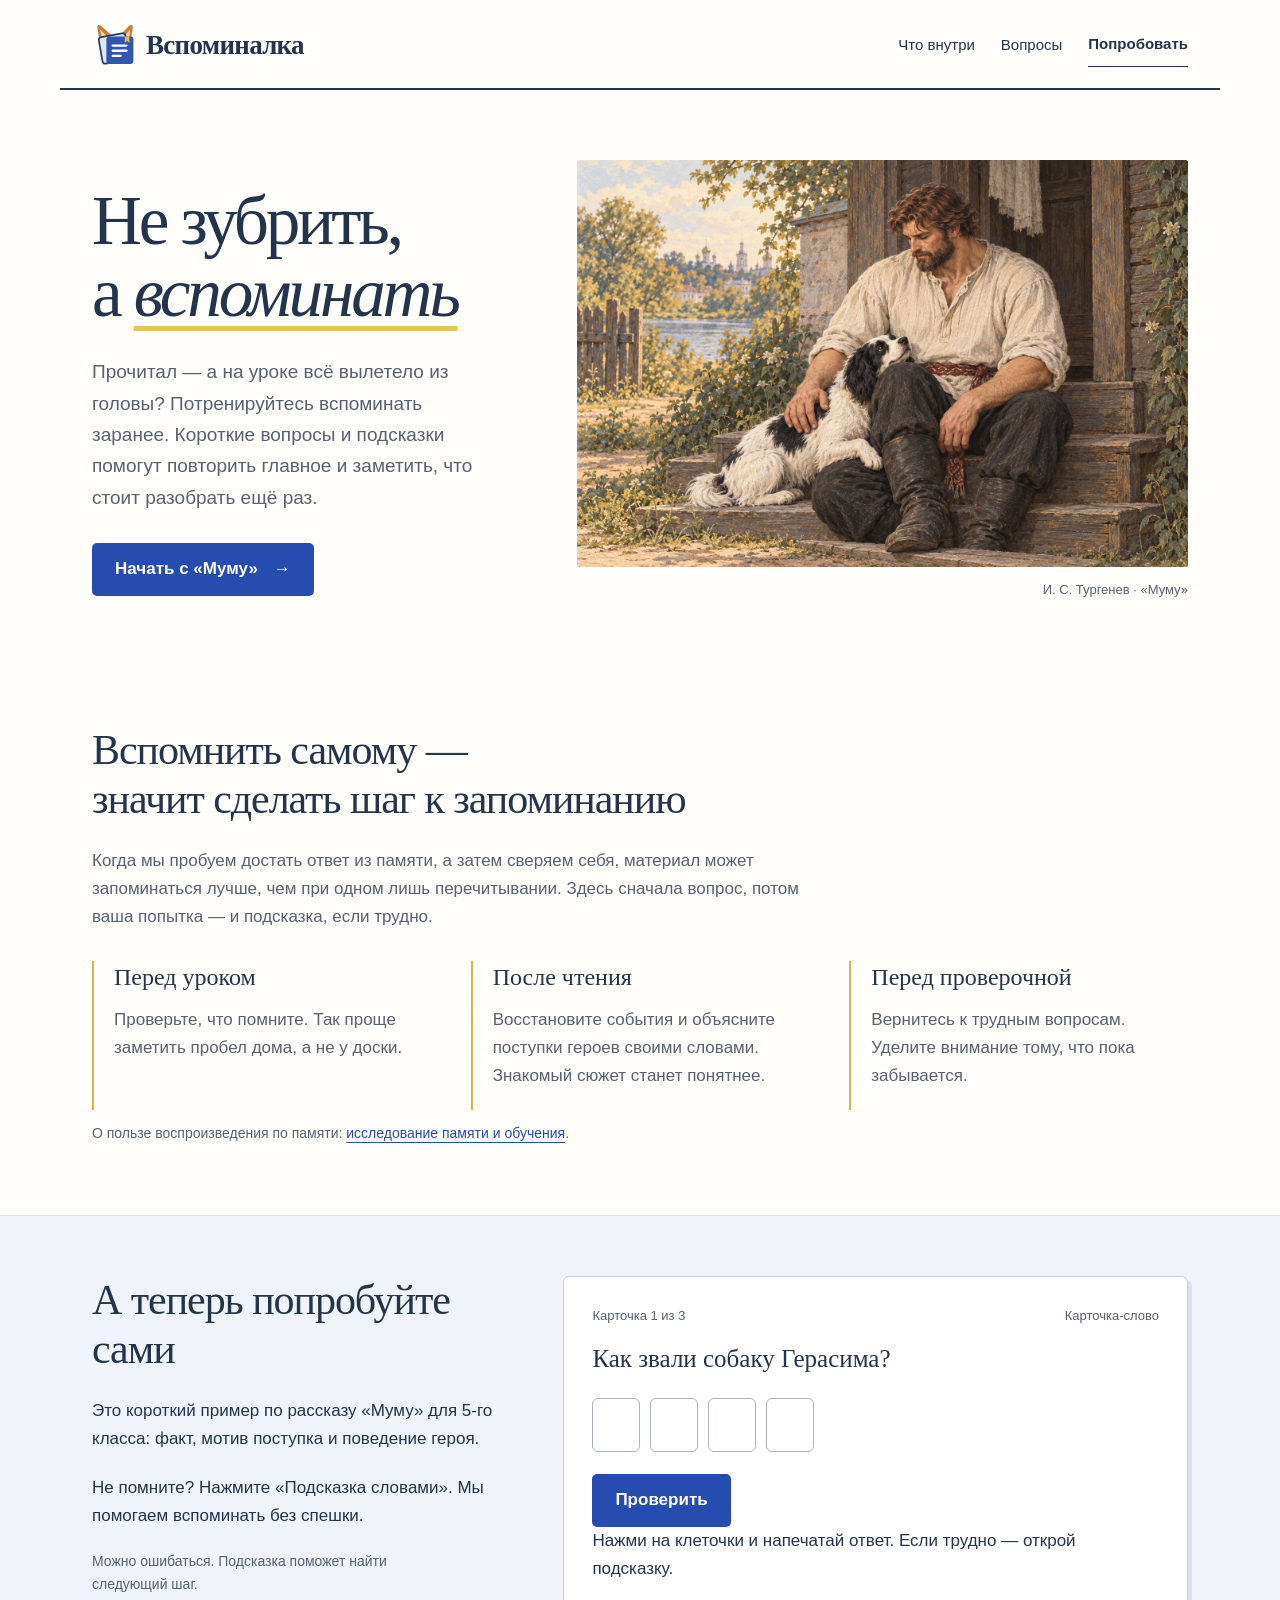
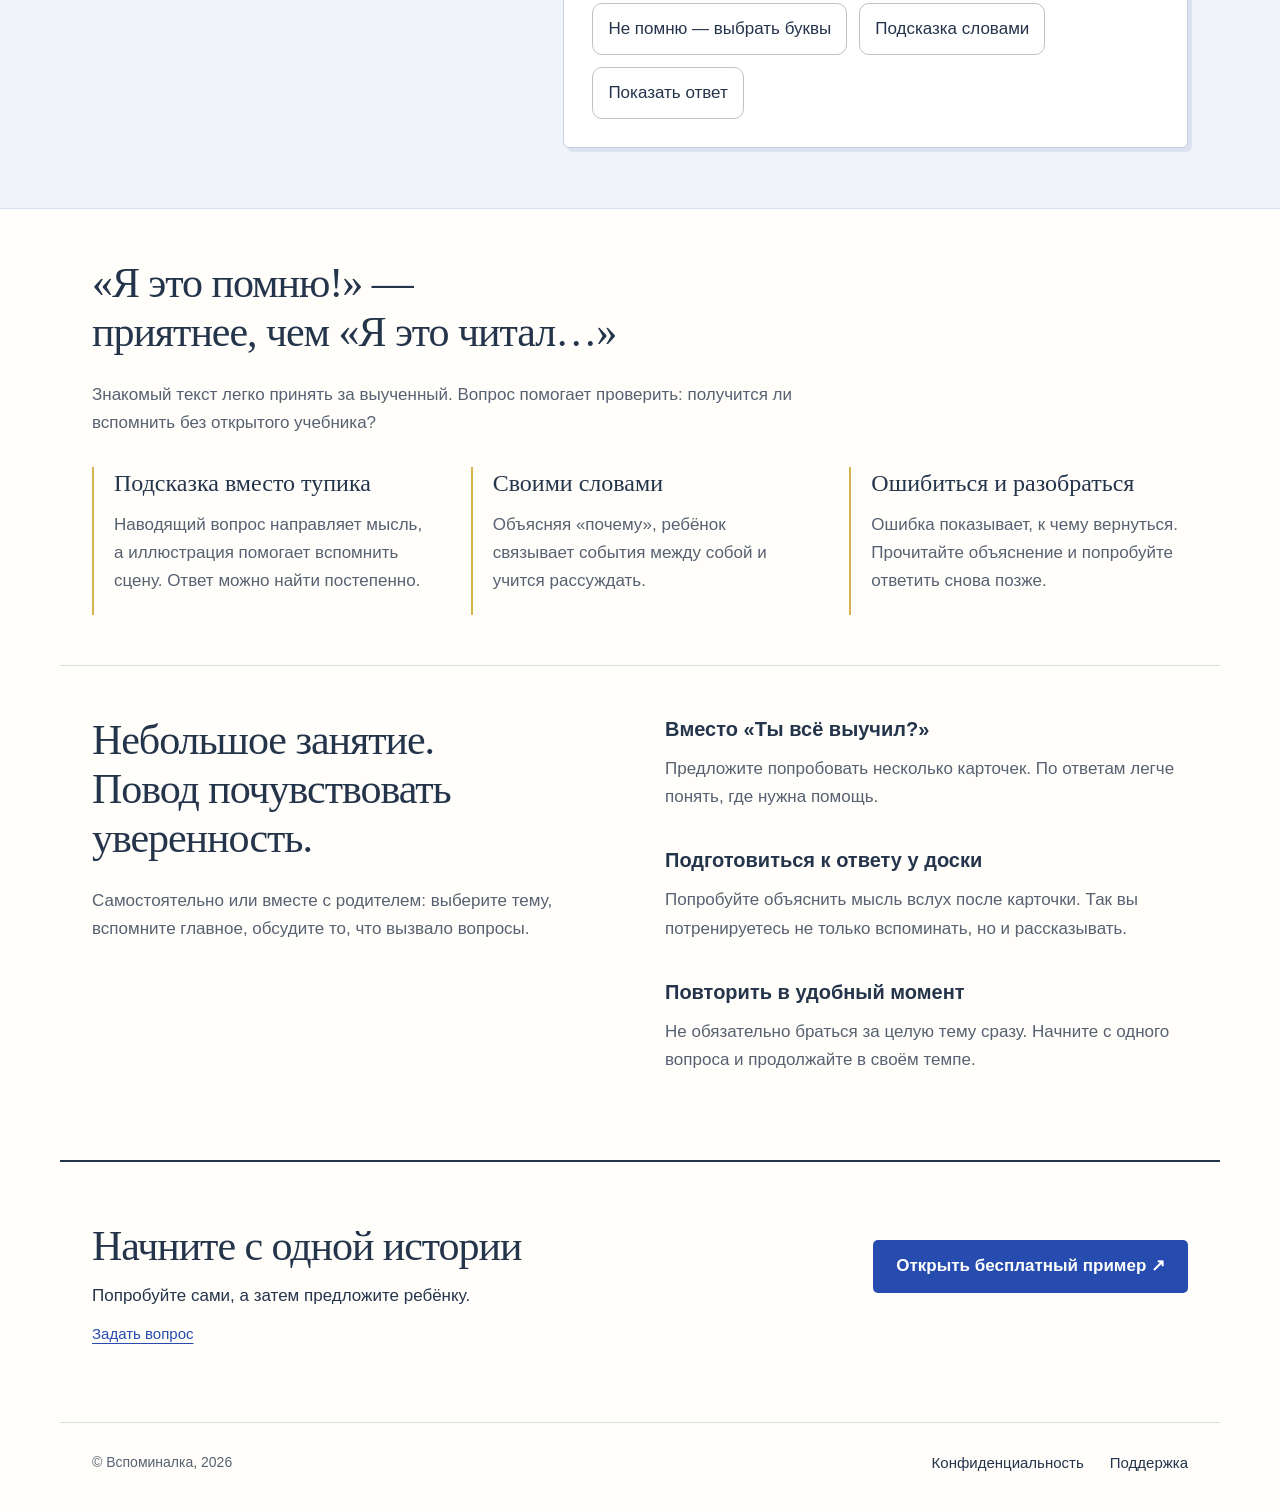
==== index.html @ b594cc76 "Allow typing directly in Mumu answer cells" ====
<!doctype html>
<html lang="ru"><head><meta charset="utf-8"><meta name="viewport" content="width=device-width,initial-scale=1">
<title>Вспоминалка — повторить материал перед уроком</title>
<meta name="description" content="Карточки по школьным темам: вспоминайте ответы своими словами, открывайте иллюстрации и наводящие вопросы. Попробуйте три карточки бесплатно без регистрации.">
<meta property="og:title" content="Вспоминалка — не зубрить, а вспоминать"><meta property="og:description" content="Иллюстрации и наводящие вопросы помогают повторить прочитанное перед уроком."><meta property="og:image" content="https://vspominalka.ru/assets/mumu-friend.png"><meta name="theme-color" content="#f6f3ec">
<link rel="stylesheet" href="landing.css?v=5"><script src="demo.js?v=5" defer></script></head><body>
<header class="nav wrap"><a class="brand" href="/" aria-label="Вспоминалка — главная"><img class="brand-mark" src="assets/logo-umnik.svg" alt="" width="46" height="46">Вспоминалка</a><nav aria-label="Основная навигация"><a href="#inside">Что внутри</a><a href="#questions">Вопросы</a><a class="button small" href="#demo">Попробовать</a></nav></header>
<main>
<section class="hero wrap"><div class="hero-copy"><h1>Не зубрить,<br>а <em>вспоминать</em></h1><p class="lead">Прочитал — а на уроке всё вылетело из головы? Потренируйтесь вспоминать заранее. Короткие вопросы и подсказки помогут повторить главное и заметить, что стоит разобрать ещё раз.</p><a class="button" href="#demo">Начать с «Муму» <span aria-hidden="true">→</span></a></div><figure class="hero-art"><img src="assets/mumu-friend.png" alt="Герасим сидит рядом с Муму и ласково гладит её" width="1536" height="1024" fetchpriority="high"><figcaption><span>И. С. Тургенев · «Муму»</span></figcaption></figure></section>
<section class="wrap section" id="how"><div class="section-head"><h2>Вспомнить самому —<br>значит сделать шаг к запоминанию</h2><p>Когда мы пробуем достать ответ из памяти, а затем сверяем себя, материал может запоминаться лучше, чем при одном лишь перечитывании. Здесь сначала вопрос, потом ваша попытка — и подсказка, если трудно.</p></div><div class="steps"><article><h3>Перед уроком</h3><p>Проверьте, что помните. Так проще заметить пробел дома, а не у доски.</p></article><article><h3>После чтения</h3><p>Восстановите события и объясните поступки героев своими словами. Знакомый сюжет станет понятнее.</p></article><article><h3>Перед проверочной</h3><p>Вернитесь к трудным вопросам. Уделите внимание тому, что пока забывается.</p></article></div><p class="note">О пользе воспроизведения по памяти: <a href="https://doi.org/10.1111/j.1467-9280.2006.01693.x" target="_blank" rel="noopener">исследование памяти и обучения</a>.</p></section>
<section class="demo-section" id="demo"><div class="wrap demo-layout"><div><h2>А теперь попробуйте сами</h2><p>Это короткий пример по рассказу «Муму» для 5-го класса: факт, мотив поступка и поведение героя.</p><p>Не помните? Нажмите «Подсказка словами». Мы помогаем вспоминать без спешки.</p><div class="demo-note">Можно ошибаться. Подсказка поможет найти следующий шаг.</div></div><div class="demo-card" id="exercise"><noscript>Для интерактивного примера включите JavaScript. Ниже на странице можно прочитать описание приложения.</noscript></div></div></section>
<section class="wrap section" id="inside"><div class="section-head"><h2>«Я это помню!» —<br>приятнее, чем «Я это читал…»</h2><p>Знакомый текст легко принять за выученный. Вопрос помогает проверить: получится ли вспомнить без открытого учебника?</p></div><div class="steps"><article><h3>Подсказка вместо тупика</h3><p>Наводящий вопрос направляет мысль, а иллюстрация помогает вспомнить сцену. Ответ можно найти постепенно.</p></article><article><h3>Своими словами</h3><p>Объясняя «почему», ребёнок связывает события между собой и учится рассуждать.</p></article><article><h3>Ошибиться и разобраться</h3><p>Ошибка показывает, к чему вернуться. Прочитайте объяснение и попробуйте ответить снова позже.</p></article></div></section>
<section class="wrap section comfort" id="questions"><div><h2>Небольшое занятие.<br>Повод почувствовать уверенность.</h2><p>Самостоятельно или вместе с родителем: выберите тему, вспомните главное, обсудите то, что вызвало вопросы.</p></div><div class="comfort-list"><article><h3>Вместо «Ты всё выучил?»</h3><p>Предложите попробовать несколько карточек. По ответам легче понять, где нужна помощь.</p></article><article><h3>Подготовиться к ответу у доски</h3><p>Попробуйте объяснить мысль вслух после карточки. Так вы потренируетесь не только вспоминать, но и рассказывать.</p></article><article><h3>Повторить в удобный момент</h3><p>Не обязательно браться за целую тему сразу. Начните с одного вопроса и продолжайте в своём темпе.</p></article></div></section>
<section class="closing wrap"><h2>Начните с одной истории</h2><p>Попробуйте сами, а затем предложите ребёнку.</p><a class="button" href="#demo">Открыть бесплатный пример ↗</a><a class="contact" href="support.html">Задать вопрос</a></section>
</main><footer class="wrap"><span>© Вспоминалка, 2026</span><nav aria-label="Информация"><a href="privacy.html">Конфиденциальность</a><a href="support.html">Поддержка</a></nav></footer></body></html>
---- landing.css ----
:root{--paper:#f6f3ec;--ink:#253b38;--muted:#596964;--blue:#2858d6;--line:#dcded4;--serif:Georgia,'Times New Roman',serif}*{box-sizing:border-box}html{scroll-behavior:smooth;scroll-padding-top:24px}body{margin:0;color:var(--ink);background:var(--paper);font:17px/1.65 -apple-system,BlinkMacSystemFont,'Segoe UI',sans-serif}a{color:var(--blue);text-underline-offset:4px}button,input,textarea{font:inherit}button,a,input,textarea,summary{ -webkit-tap-highlight-color:transparent}:focus-visible{outline:3px solid #e69937;outline-offset:5px}.wrap{max-width:1180px;margin:auto;padding-left:32px;padding-right:32px}.nav{display:flex;justify-content:space-between;align-items:center;gap:20px;padding-top:24px;padding-bottom:24px}.brand{display:flex;align-items:center;gap:10px;text-decoration:none;color:var(--ink);font-weight:750;font-size:22px}.brand-icon{display:grid;place-items:center;background:var(--ink);color:#fff;width:35px;height:40px;border-radius:9px;font-family:var(--serif);font-size:30px}nav{display:flex;align-items:center;gap:26px}nav a{color:var(--ink);font-size:15px;text-decoration:none}.button,button.primary{display:inline-flex;align-items:center;justify-content:center;gap:24px;border:0;border-radius:12px;padding:15px 23px;background:var(--blue);color:white;font-weight:650;text-decoration:none;cursor:pointer;min-height:48px;line-height:1.35}.button:hover,button.primary:hover{background:#1d46b1}.button.small{padding:11px 17px;font-size:15px}.hero{display:grid;grid-template-columns:1fr 1fr;gap:50px;align-items:center;padding-top:55px;padding-bottom:95px}.eyebrow{display:block;color:#68794d;text-transform:uppercase;letter-spacing:.11em;font-size:12px;font-weight:750;margin-bottom:20px}h1,h2,h3,p{margin-top:0}h1,h2{font-family:var(--serif);font-weight:400;line-height:1.08;letter-spacing:-.045em}h1{font-size:clamp(48px,5.5vw,76px);margin-bottom:28px}h1 em{color:#7b4939;font-weight:400}h2{font-size:clamp(32px,4vw,48px);margin-bottom:24px}h3{font-size:20px;line-height:1.35;margin-bottom:12px}p{margin-bottom:20px}.lead{font-size:19px;color:var(--muted);max-width:520px}.note,.release{font-size:14px;color:var(--muted);margin-top:12px}.release{margin-top:24px;max-width:330px}.hero-art{margin:0;position:relative;border-radius:100px 100px 20px 20px;overflow:hidden;background:#e8dcc5;box-shadow:0 18px 55px #3f392013}.hero-art img{display:block;width:100%;height:470px;object-fit:cover;object-position:62% center}.hero-art figcaption{padding:23px 28px;background:#eae2d1}.hero-art figcaption span{display:block;font-size:12px;letter-spacing:.05em;margin-bottom:8px}.hero-art strong{font:30px/1.1 var(--serif)}.section{padding-top:75px;padding-bottom:75px}.section-head{max-width:730px;margin-bottom:42px}.section-head p,.steps p,.grade-grid p,.comfort p{color:var(--muted)}.steps,.grade-grid{display:grid;grid-template-columns:repeat(3,1fr);gap:28px}.steps article{border-top:1px solid var(--line);padding-top:22px}.number{font:25px var(--serif);color:#8d7154;display:block;margin-bottom:25px}.demo-section{background:#e7ece5;padding:75px 0;scroll-margin-top:0}.demo-layout{display:grid;grid-template-columns:.8fr 1.2fr;gap:65px;align-items:start}.demo-note{border-left:2px solid #9aab90;padding-left:18px;color:var(--muted);font-size:14px;max-width:330px}.demo-card{background:#fff;border:1px solid #d8dfd5;border-radius:22px;padding:28px;box-shadow:0 15px 35px #253b3809;min-width:0}.demo-card h3{font:25px/1.35 var(--serif);margin:16px 0 22px}.demo-top{display:flex;justify-content:space-between;font-size:13px;color:var(--muted);gap:12px}.slots{display:flex;gap:10px;margin:22px 0}.slot{display:grid;place-items:center;width:46px;height:52px;background:#f1f4ef;border-radius:9px;font-weight:700;font-size:24px}.slot.reveal{animation:letter .3s ease-out}.demo-card label{display:block;font-size:14px;margin-bottom:7px}.demo-card input,.demo-card textarea{display:block;width:100%;border:1px solid #aab5ad;border-radius:10px;padding:12px;font-size:17px;color:var(--ink);background:white}.demo-card textarea{resize:vertical;min-height:90px}.actions{display:flex;flex-wrap:wrap;gap:12px;margin-top:14px}.secondary{border:1px solid #bbc6bc;border-radius:10px;background:white;color:var(--ink);padding:11px 15px;cursor:pointer;min-height:46px}.feedback{margin:12px 0 0;font-size:16px;color:#91432b}.success{color:#276143}.hint{margin:18px 0 0;animation:fade .4s ease-out}.hint img{width:100%;height:auto;display:block;border-radius:12px}.hint figcaption{padding:10px 0;font-size:16px}.answer{background:#edf4e9;padding:18px;border-radius:12px;margin-top:20px}.answer p{margin:0}.grade-grid article{padding:28px;border-radius:16px;background:#fff;border:1px solid var(--line)}.grade{display:inline-block;border-radius:6px;padding:3px 10px;background:#eeeade;font-size:14px;margin-bottom:20px}ul{padding-left:20px;margin-bottom:0}.comfort{display:grid;grid-template-columns:1fr 1fr;gap:70px}.comfort-list article{padding:0 0 18px;margin-bottom:20px;border-bottom:1px solid var(--line)}.faq{max-width:850px}details{border-bottom:1px solid var(--line);padding:21px 0}summary{cursor:pointer;font-weight:650;min-height:30px}details p{color:var(--muted);margin:15px 0 0}.closing{text-align:center;padding-top:60px;padding-bottom:75px}.contact{display:block;margin-top:22px}footer{border-top:1px solid var(--line);display:flex;justify-content:space-between;gap:20px;padding-top:28px;padding-bottom:35px;color:var(--muted);font-size:14px}@keyframes letter{from{transform:scale(0)}to{transform:scale(1)}}@keyframes fade{from{opacity:0}to{opacity:1}}@media(max-width:760px){.wrap{padding-left:22px;padding-right:22px}.nav{flex-wrap:wrap;gap:16px}.brand{font-size:20px}.nav nav{gap:16px}.nav nav>a:not(.button){display:none}.hero{grid-template-columns:1fr;gap:28px;padding-top:30px;padding-bottom:45px}.hero-art img{height:330px}.hero-art{border-radius:55px 55px 15px 15px}.section{padding-top:45px;padding-bottom:45px}.steps,.grade-grid,.comfort,.demo-layout{grid-template-columns:1fr;gap:25px}.demo-section{padding:45px 0}.demo-card{padding:20px}.demo-top{font-size:12px}.comfort{gap:24px}.lead{font-size:18px}.eyebrow{font-size:11px}footer{flex-direction:column}.closing{padding-top:40px;padding-bottom:50px}}@media(prefers-reduced-motion:reduce){html{scroll-behavior:auto}*,*::before,*::after{animation:none!important;transition:none!important}}

/* Less promotional framing: an open workbook and illustrations. */
:root{--paper:#fffefa;--ink:#24344b;--muted:#576171;--blue:#274caf;--line:#d9dce1}
body{background:var(--paper)}
.wrap{max-width:1160px}
.nav{border-bottom:2px solid var(--ink);padding-top:22px;padding-bottom:20px}
.brand{font-family:var(--serif);font-size:27px;letter-spacing:-.7px}
.brand-icon{background:none;color:#274caf;border:1.5px solid #274caf;border-radius:2px;width:29px;height:34px;font-size:25px;transform:rotate(-7deg)}
.nav nav>a.button{background:none;color:var(--ink);padding:8px 0;border-bottom:1px solid var(--ink);border-radius:0;min-height:44px}
.hero{grid-template-columns:.9fr 1.25fr;gap:45px;padding-top:70px;padding-bottom:55px}
h1{font-size:clamp(45px,5.4vw,72px);line-height:1.04;letter-spacing:-.045em}
h1 em{color:var(--ink);text-decoration:underline;text-decoration-color:#e7c25c;text-decoration-thickness:5px;text-underline-offset:10px}
.lead{font-size:19px;line-height:1.65;max-width:390px;margin-bottom:30px}
.hero-art{border-radius:0;overflow:visible;box-shadow:none;background:none}
.hero-art img{height:auto;aspect-ratio:3/2;object-fit:contain;border-radius:2px}
.hero-art figcaption{padding:12px 0;background:none;color:var(--muted);text-align:right}
.hero-art figcaption span{font-size:13px;letter-spacing:0}
.button,button.primary{border-radius:5px;box-shadow:none;gap:16px;font-weight:600}
h2{font-size:clamp(30px,3.5vw,42px);letter-spacing:-.025em;line-height:1.16}
.section{padding-top:50px;padding-bottom:50px}
.section-head{margin-bottom:30px}
.steps{gap:40px}.steps article{border-top:0;border-left:2px solid #d9b34b;padding:0 0 0 20px}
.steps h3{font-family:var(--serif);font-size:24px;font-weight:400}
.demo-section{background:#f0f4fa;border-top:1px solid #d6dfed;border-bottom:1px solid #d6dfed;padding:60px 0}
.demo-layout{gap:55px;grid-template-columns:.8fr 1.2fr}
.demo-card{border-radius:6px;box-shadow:4px 4px 0 #dce3ee;border-color:#c5cfdd}
.demo-note{border-left:0;padding:0;font-size:14px}
.grade-grid{display:block;border-top:2px solid var(--ink)}
.grade-grid article{display:grid;grid-template-columns:130px 1fr 1.25fr;gap:25px;align-items:baseline;background:none;border:0;border-bottom:1px solid var(--line);border-radius:0;padding:24px 0}
.grade-grid article h3{font-weight:500;font-size:19px;margin:0}
.grade-grid article .grade{background:none;padding:0;margin:0;font:24px var(--serif);white-space:nowrap}
.grade-grid ul{margin:0;padding:0;list-style:none}.grade-grid li{margin:0}
.grade-grid article p{margin:0}.grade-grid article p.note{grid-column:3}
.comfort{border-top:1px solid var(--line);gap:50px}
.comfort-list article{border-bottom:0;margin-bottom:0;padding-bottom:16px}
.closing{border-top:2px solid var(--ink);text-align:left;display:grid;grid-template-columns:1fr auto;gap:12px 30px;align-items:center}
.closing h2,.closing p{margin:0}.closing .button{grid-column:2;grid-row:1/3}.closing .contact{margin:0;font-size:15px}
@media(max-width:760px){.nav{margin:0 22px;padding-left:0;padding-right:0}.brand{font-size:23px}.hero{grid-template-columns:1fr;gap:28px;padding-top:40px}.hero-art img{height:auto}.hero-art figcaption{text-align:left}.lead{max-width:none}.hero-art{border-radius:0}.steps{gap:26px}.demo-layout{grid-template-columns:1fr;gap:25px}.grade-grid article{grid-template-columns:85px 1fr;gap:12px 20px}.grade-grid article ul,.grade-grid article p,.grade-grid article p.note{grid-column:2}.grade-grid article .grade{font-size:20px}.closing{display:block}.closing h2,.closing p{margin-bottom:20px}.closing .contact{margin-top:18px}.comfort{grid-template-columns:1fr}.demo-section{padding:40px 0}}

.brand-mark{width:46px;height:46px;object-fit:contain;flex:none}.brand{gap:8px}.letter-keys{display:grid;grid-template-columns:repeat(8,minmax(0,1fr));gap:5px;margin:16px 0}.letter-key{min-height:44px;padding:0;font-size:17px;border:1px solid #a8b3c5;background:#fff;color:#23334a;border-radius:5px}.letter-key.hit{background:#e0f1df;color:#235527}.letter-key.miss{background:#eee;color:#626262;text-decoration:line-through}.word-clue{border-left:3px solid #c99b43;padding:8px 12px}.letter-key:focus-visible{outline:3px solid #3157ad;outline-offset:2px}.slots{flex-wrap:wrap}.slot.gap{border:0;width:10px}@media(max-width:400px){.brand{font-size:21px}.brand-mark{width:38px;height:38px}}
@media(max-width:480px){.letter-keys{grid-template-columns:repeat(6,minmax(0,1fr))}}

[hidden]{display:none!important}

#exercise input.slot-input{width:48px;height:54px;min-width:0;padding:0;text-align:center;font:600 26px Georgia,serif;text-transform:uppercase;border:1px solid #a8b3c5;border-radius:6px;background:#fff;color:#23334a}#exercise input.slot-input:focus{outline:3px solid #3157ad;outline-offset:2px}
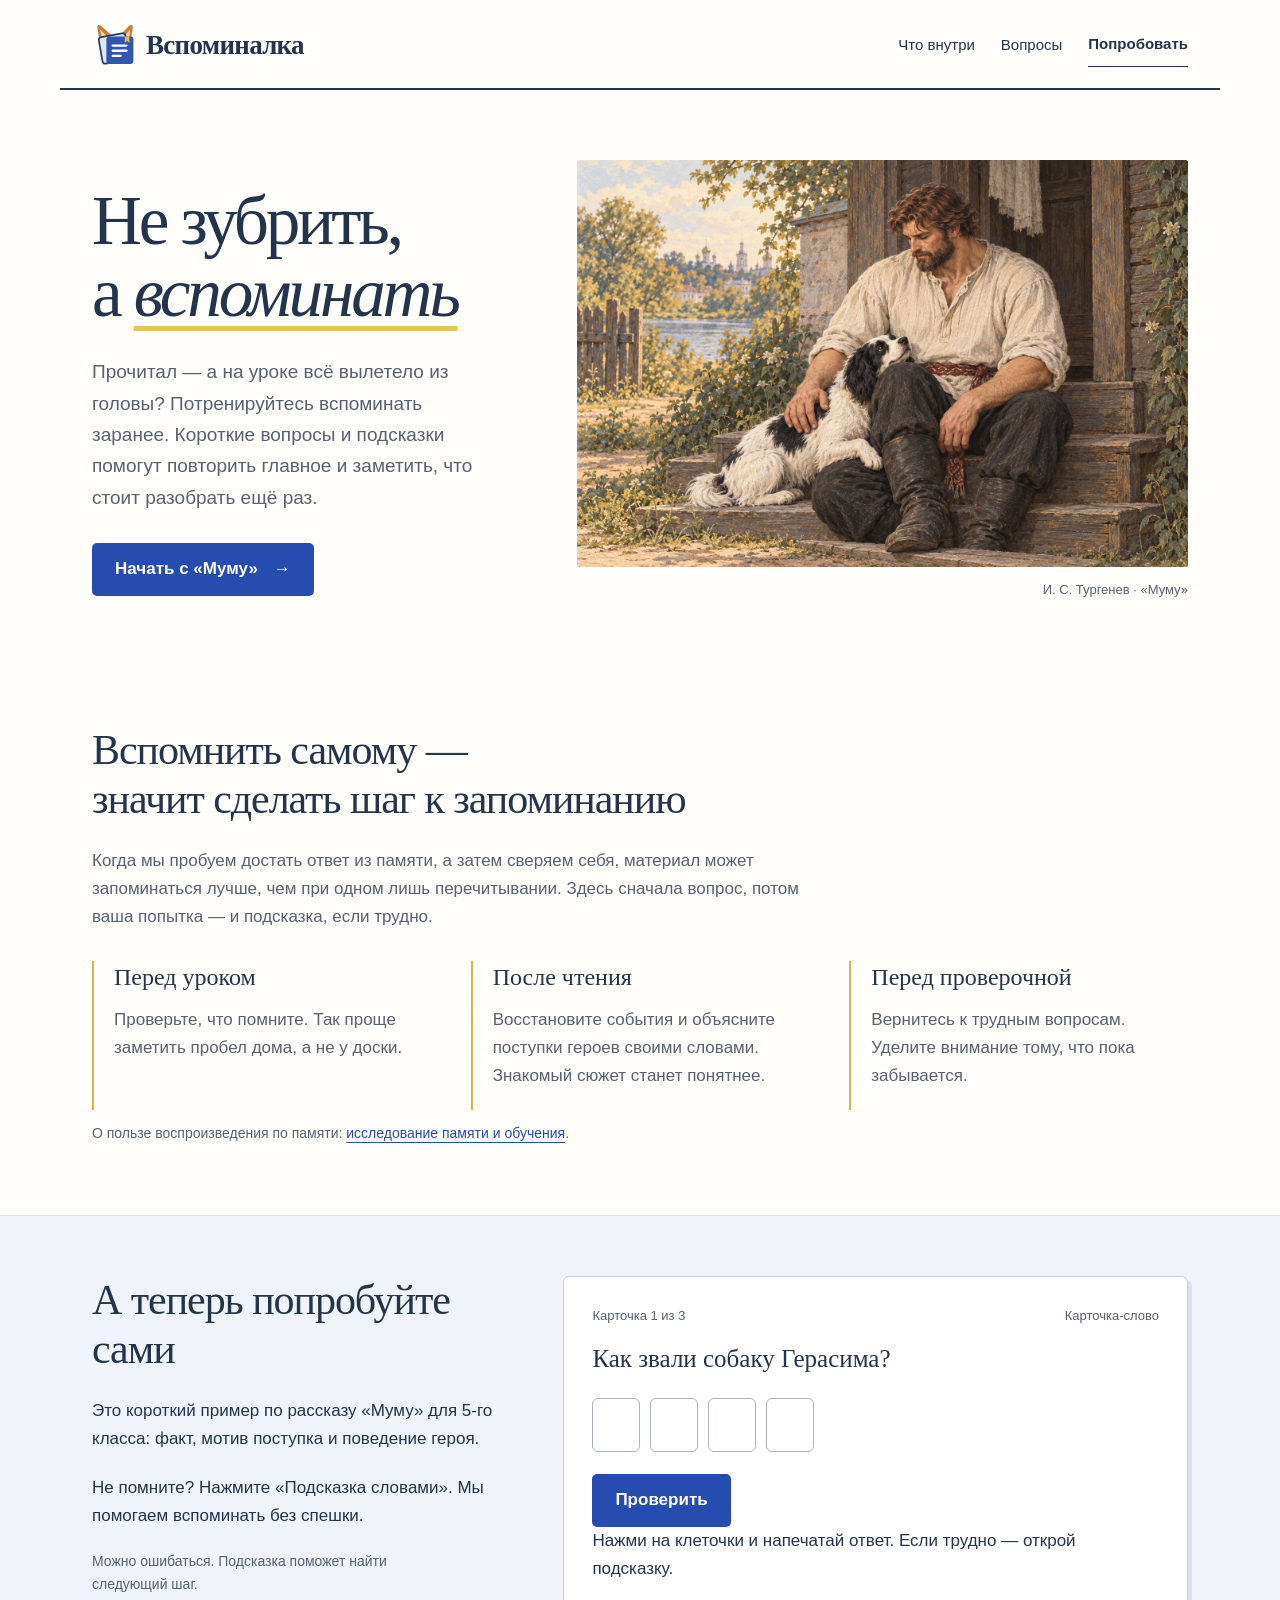
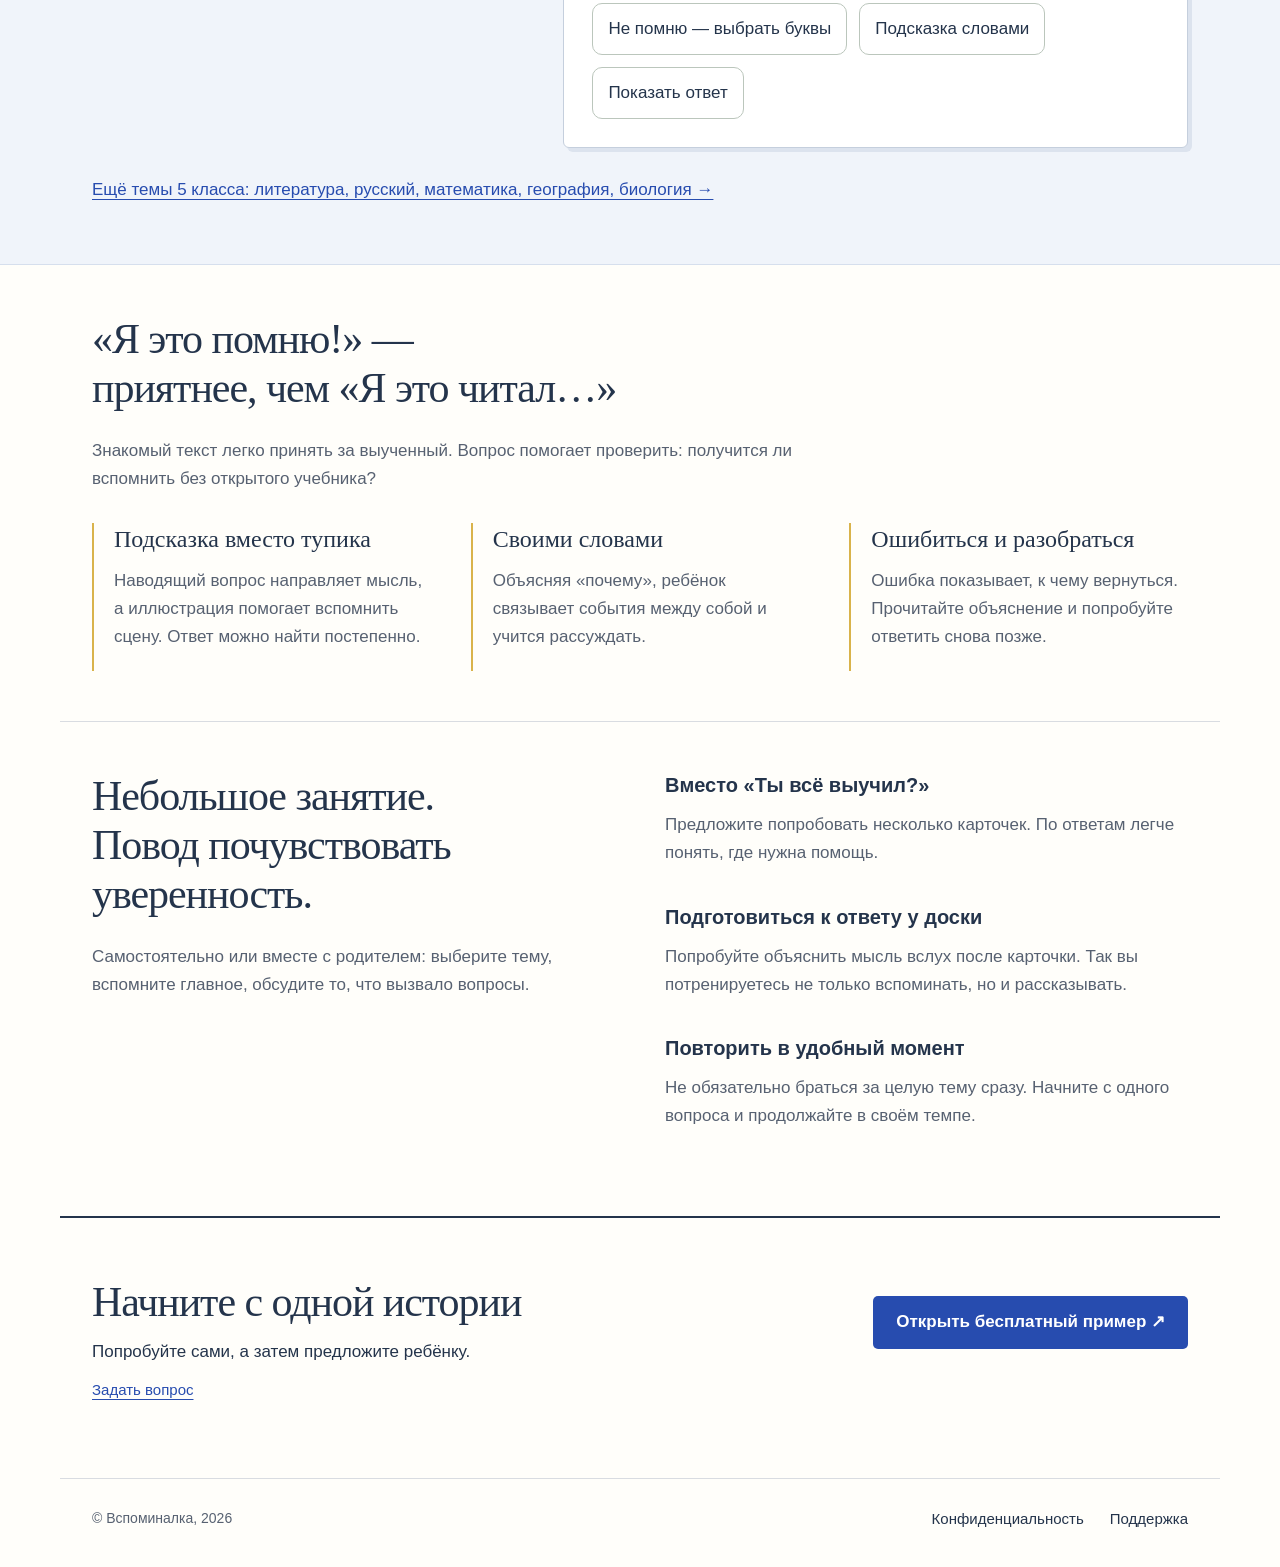
==== commit 63454484: "Тренажёр 5 класса снова на /trener/: пять предметов, по две темы бесплатно, ссылки на тему Сборка: s" ====
--- a/index.html
+++ b/index.html
@@ -3,12 +3,12 @@
 <title>Вспоминалка — повторить материал перед уроком</title>
 <meta name="description" content="Карточки по школьным темам: вспоминайте ответы своими словами, открывайте иллюстрации и наводящие вопросы. Попробуйте три карточки бесплатно без регистрации.">
 <meta property="og:title" content="Вспоминалка — не зубрить, а вспоминать"><meta property="og:description" content="Иллюстрации и наводящие вопросы помогают повторить прочитанное перед уроком."><meta property="og:image" content="https://vspominalka.ru/assets/mumu-friend.png"><meta name="theme-color" content="#f6f3ec">
-<link rel="stylesheet" href="landing.css?v=5"><script src="demo.js?v=5" defer></script></head><body>
+<link rel="stylesheet" href="landing.css?v=6"><script src="demo.js?v=5" defer></script></head><body>
 <header class="nav wrap"><a class="brand" href="/" aria-label="Вспоминалка — главная"><img class="brand-mark" src="assets/logo-umnik.svg" alt="" width="46" height="46">Вспоминалка</a><nav aria-label="Основная навигация"><a href="#inside">Что внутри</a><a href="#questions">Вопросы</a><a class="button small" href="#demo">Попробовать</a></nav></header>
 <main>
 <section class="hero wrap"><div class="hero-copy"><h1>Не зубрить,<br>а <em>вспоминать</em></h1><p class="lead">Прочитал — а на уроке всё вылетело из головы? Потренируйтесь вспоминать заранее. Короткие вопросы и подсказки помогут повторить главное и заметить, что стоит разобрать ещё раз.</p><a class="button" href="#demo">Начать с «Муму» <span aria-hidden="true">→</span></a></div><figure class="hero-art"><img src="assets/mumu-friend.png" alt="Герасим сидит рядом с Муму и ласково гладит её" width="1536" height="1024" fetchpriority="high"><figcaption><span>И. С. Тургенев · «Муму»</span></figcaption></figure></section>
 <section class="wrap section" id="how"><div class="section-head"><h2>Вспомнить самому —<br>значит сделать шаг к запоминанию</h2><p>Когда мы пробуем достать ответ из памяти, а затем сверяем себя, материал может запоминаться лучше, чем при одном лишь перечитывании. Здесь сначала вопрос, потом ваша попытка — и подсказка, если трудно.</p></div><div class="steps"><article><h3>Перед уроком</h3><p>Проверьте, что помните. Так проще заметить пробел дома, а не у доски.</p></article><article><h3>После чтения</h3><p>Восстановите события и объясните поступки героев своими словами. Знакомый сюжет станет понятнее.</p></article><article><h3>Перед проверочной</h3><p>Вернитесь к трудным вопросам. Уделите внимание тому, что пока забывается.</p></article></div><p class="note">О пользе воспроизведения по памяти: <a href="https://doi.org/10.1111/j.1467-9280.2006.01693.x" target="_blank" rel="noopener">исследование памяти и обучения</a>.</p></section>
-<section class="demo-section" id="demo"><div class="wrap demo-layout"><div><h2>А теперь попробуйте сами</h2><p>Это короткий пример по рассказу «Муму» для 5-го класса: факт, мотив поступка и поведение героя.</p><p>Не помните? Нажмите «Подсказка словами». Мы помогаем вспоминать без спешки.</p><div class="demo-note">Можно ошибаться. Подсказка поможет найти следующий шаг.</div></div><div class="demo-card" id="exercise"><noscript>Для интерактивного примера включите JavaScript. Ниже на странице можно прочитать описание приложения.</noscript></div></div></section>
+<section class="demo-section" id="demo"><div class="wrap demo-layout"><div><h2>А теперь попробуйте сами</h2><p>Это короткий пример по рассказу «Муму» для 5-го класса: факт, мотив поступка и поведение героя.</p><p>Не помните? Нажмите «Подсказка словами». Мы помогаем вспоминать без спешки.</p><div class="demo-note">Можно ошибаться. Подсказка поможет найти следующий шаг.</div></div><div class="demo-card" id="exercise"><noscript>Для интерактивного примера включите JavaScript. Ниже на странице можно прочитать описание приложения.</noscript></div></div><p class="wrap more-topics"><a href="trener/">Ещё темы 5 класса: литература, русский, математика, география, биология →</a></p></section>
 <section class="wrap section" id="inside"><div class="section-head"><h2>«Я это помню!» —<br>приятнее, чем «Я это читал…»</h2><p>Знакомый текст легко принять за выученный. Вопрос помогает проверить: получится ли вспомнить без открытого учебника?</p></div><div class="steps"><article><h3>Подсказка вместо тупика</h3><p>Наводящий вопрос направляет мысль, а иллюстрация помогает вспомнить сцену. Ответ можно найти постепенно.</p></article><article><h3>Своими словами</h3><p>Объясняя «почему», ребёнок связывает события между собой и учится рассуждать.</p></article><article><h3>Ошибиться и разобраться</h3><p>Ошибка показывает, к чему вернуться. Прочитайте объяснение и попробуйте ответить снова позже.</p></article></div></section>
 <section class="wrap section comfort" id="questions"><div><h2>Небольшое занятие.<br>Повод почувствовать уверенность.</h2><p>Самостоятельно или вместе с родителем: выберите тему, вспомните главное, обсудите то, что вызвало вопросы.</p></div><div class="comfort-list"><article><h3>Вместо «Ты всё выучил?»</h3><p>Предложите попробовать несколько карточек. По ответам легче понять, где нужна помощь.</p></article><article><h3>Подготовиться к ответу у доски</h3><p>Попробуйте объяснить мысль вслух после карточки. Так вы потренируетесь не только вспоминать, но и рассказывать.</p></article><article><h3>Повторить в удобный момент</h3><p>Не обязательно браться за целую тему сразу. Начните с одного вопроса и продолжайте в своём темпе.</p></article></div></section>
 <section class="closing wrap"><h2>Начните с одной истории</h2><p>Попробуйте сами, а затем предложите ребёнку.</p><a class="button" href="#demo">Открыть бесплатный пример ↗</a><a class="contact" href="support.html">Задать вопрос</a></section>
--- a/landing.css
+++ b/landing.css
@@ -44,3 +44,5 @@
 [hidden]{display:none!important}
 
 #exercise input.slot-input{width:48px;height:54px;min-width:0;padding:0;text-align:center;font:600 26px Georgia,serif;text-transform:uppercase;border:1px solid #a8b3c5;border-radius:6px;background:#fff;color:#23334a}#exercise input.slot-input:focus{outline:3px solid #3157ad;outline-offset:2px}
+
+.more-topics{margin-top:28px;font-size:17px}
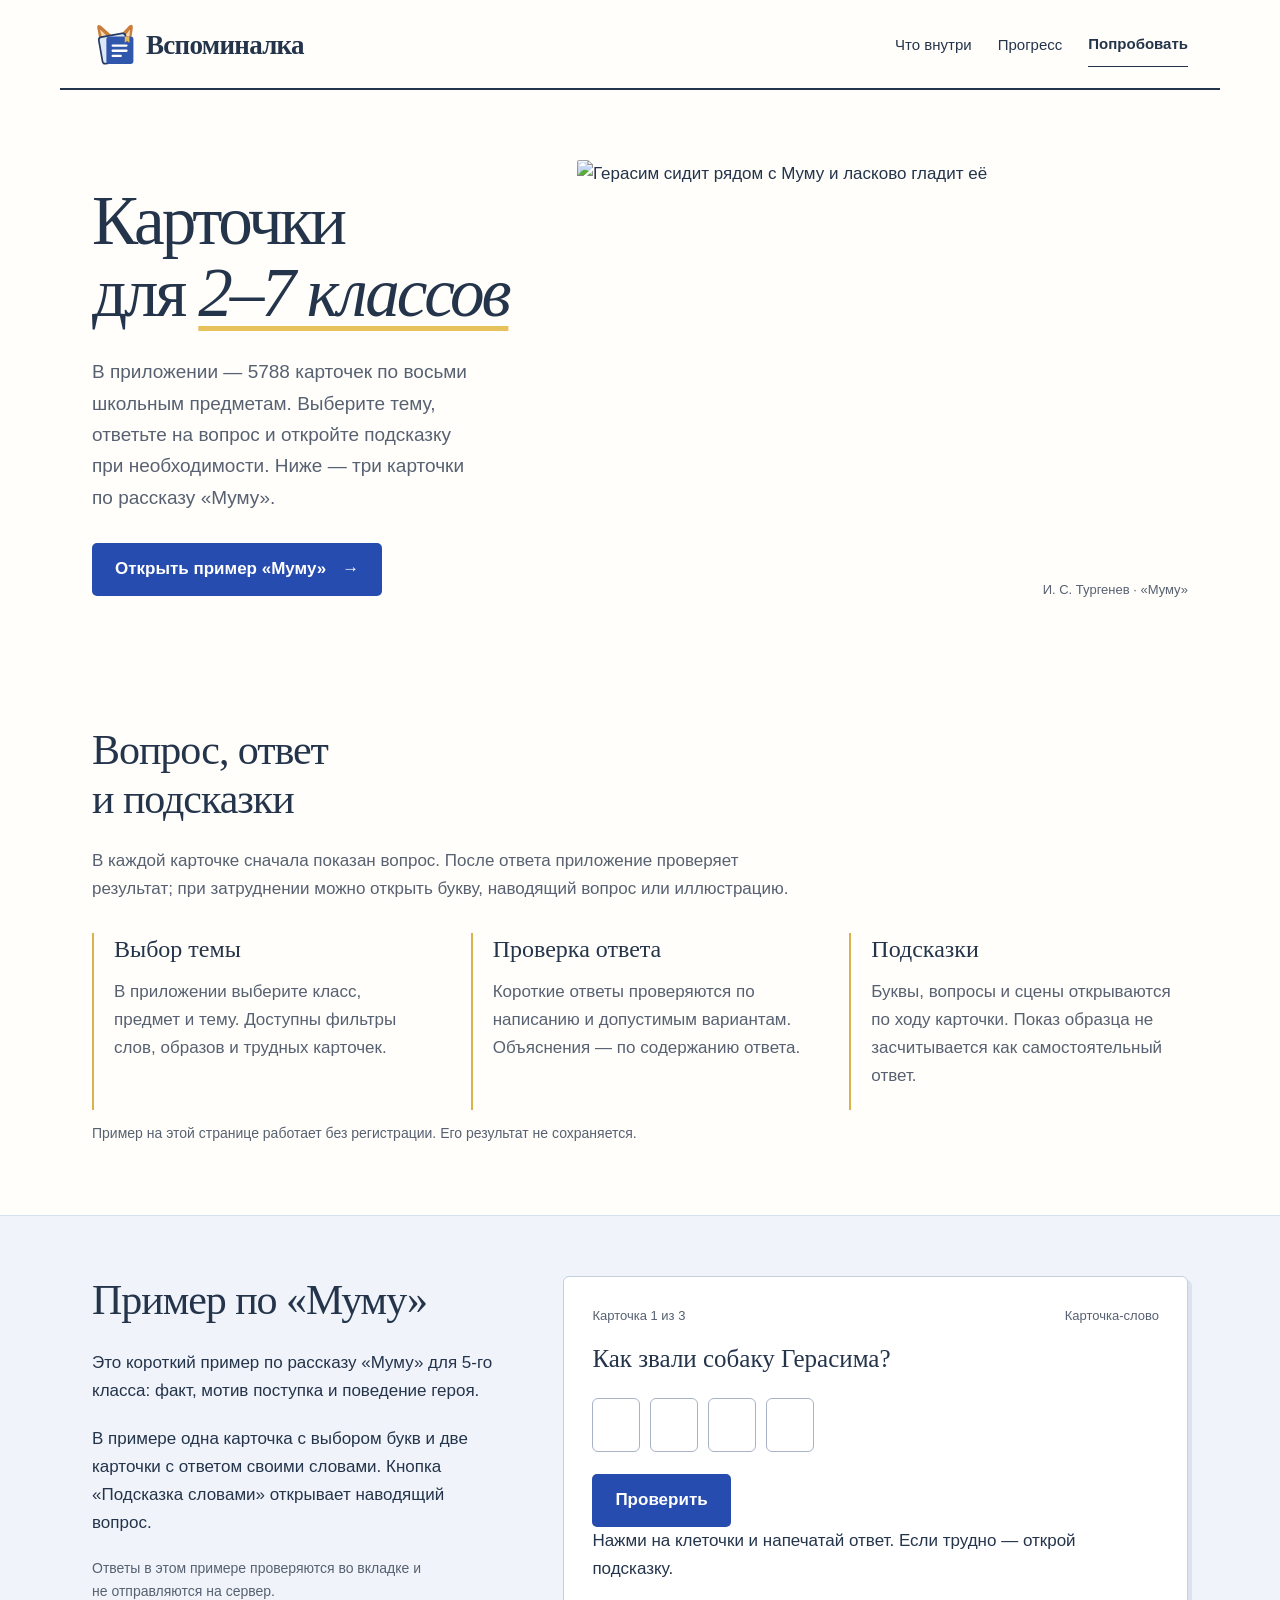
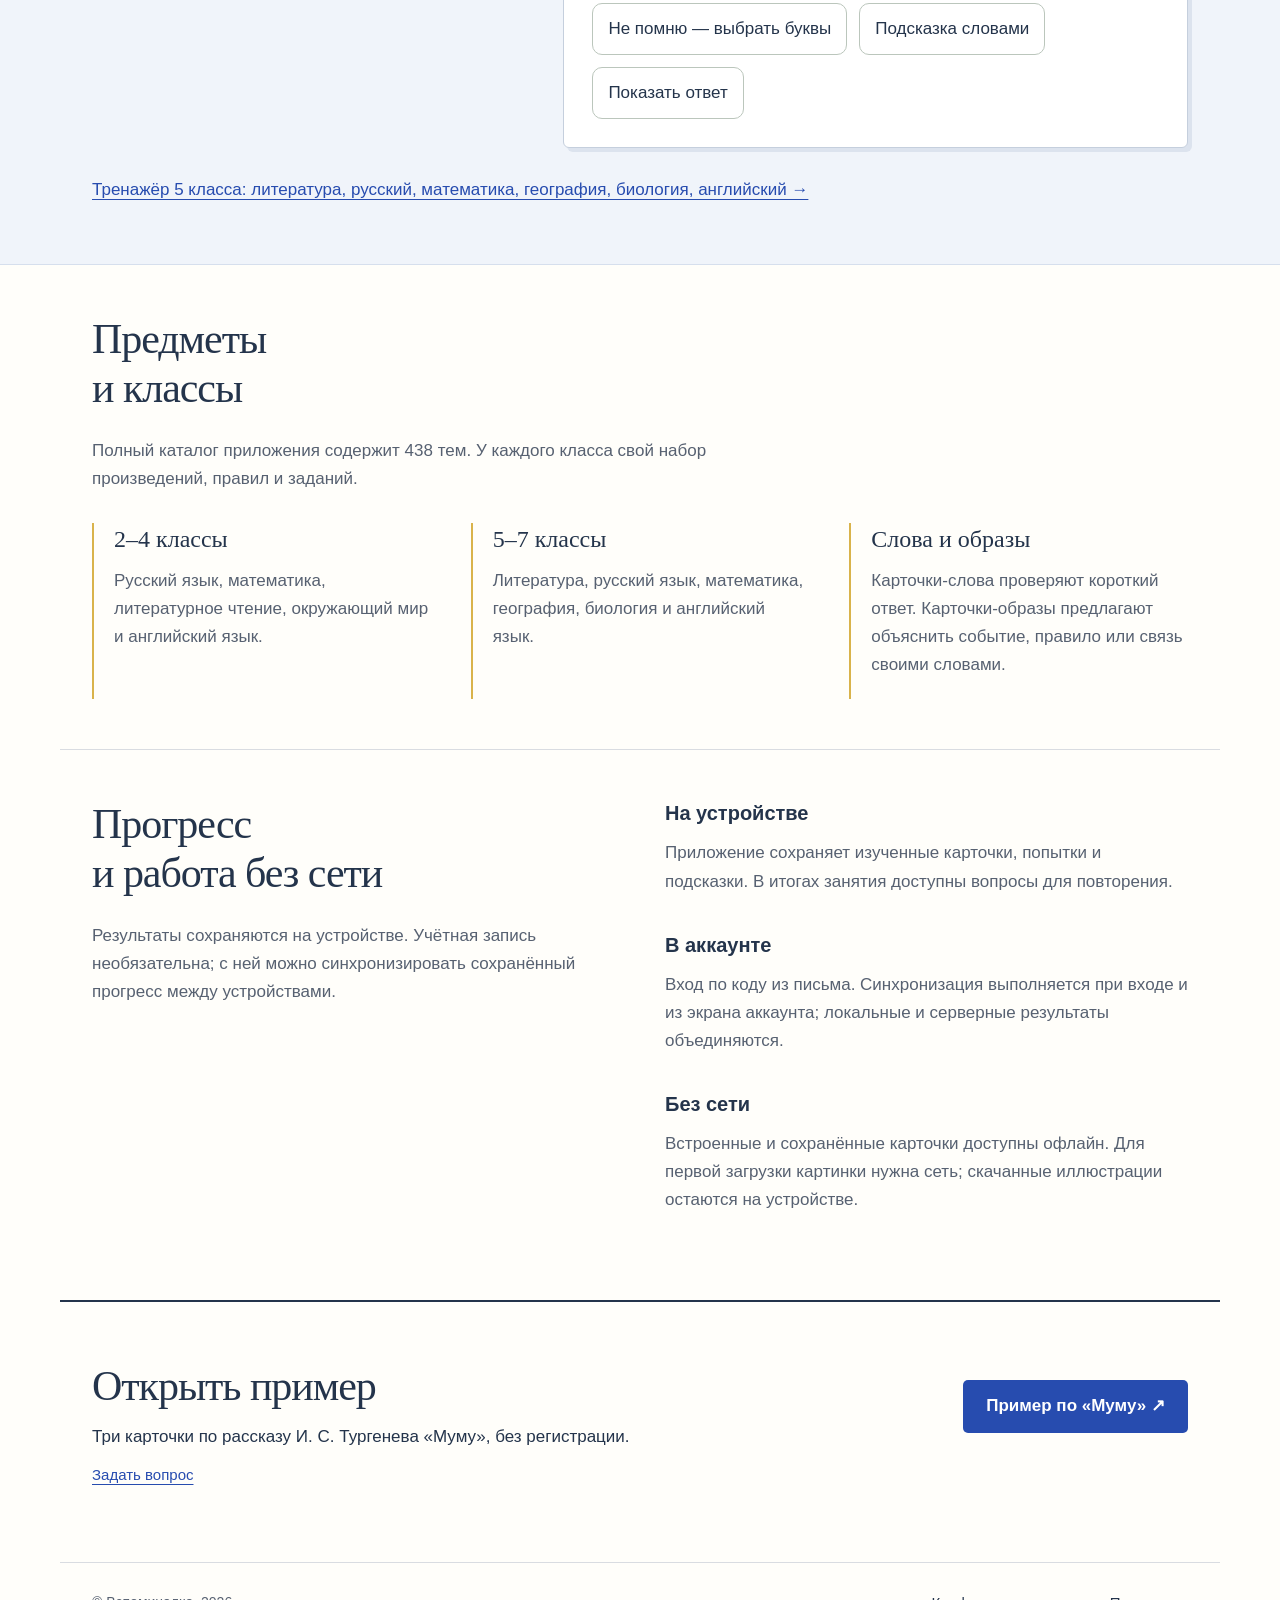
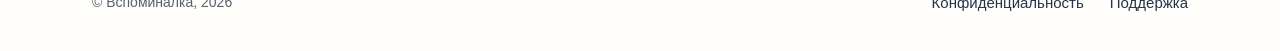
==== commit d1a3f9e5: "Publish updated project pages and serve raster media from Storage" ====
--- a/index.html
+++ b/index.html
@@ -1,15 +1,15 @@
 <!doctype html>
 <html lang="ru"><head><meta charset="utf-8"><meta name="viewport" content="width=device-width,initial-scale=1">
-<title>Вспоминалка — повторить материал перед уроком</title>
-<meta name="description" content="Карточки по школьным темам: вспоминайте ответы своими словами, открывайте иллюстрации и наводящие вопросы. Попробуйте три карточки бесплатно без регистрации.">
-<meta property="og:title" content="Вспоминалка — не зубрить, а вспоминать"><meta property="og:description" content="Иллюстрации и наводящие вопросы помогают повторить прочитанное перед уроком."><meta property="og:image" content="https://vspominalka.ru/assets/mumu-friend.png"><meta name="theme-color" content="#f6f3ec">
-<link rel="stylesheet" href="landing.css?v=6"><script src="demo.js?v=5" defer></script></head><body>
-<header class="nav wrap"><a class="brand" href="/" aria-label="Вспоминалка — главная"><img class="brand-mark" src="assets/logo-umnik.svg" alt="" width="46" height="46">Вспоминалка</a><nav aria-label="Основная навигация"><a href="#inside">Что внутри</a><a href="#questions">Вопросы</a><a class="button small" href="#demo">Попробовать</a></nav></header>
+<title>Вспоминалка — карточки для 2–7 классов</title>
+<meta name="description" content="Приложение с 5788 карточками по восьми предметам для 2–7 классов. На сайте — пример по «Муму» и тренажёр 5 класса.">
+<meta property="og:title" content="Вспоминалка — школьные карточки"><meta property="og:description" content="Карточки по предметам и классам, проверка ответов, подсказки и сохранение результатов."><meta property="og:image" data-storage-src="assets/mumu-friend.png" content="https://cards.artial.dev/api/v1/files/illustrations/web-v1/assets/mumu-friend.png"><meta name="theme-color" content="#f6f3ec">
+<link rel="stylesheet" href="landing.css?v=7"><script src="demo-engine.js?v=3" defer></script><script src="media.js?v=1" defer></script><script src="demo.js?v=7" defer></script></head><body>
+<header class="nav wrap"><a class="brand" href="/" aria-label="Вспоминалка — главная"><img class="brand-mark" src="assets/logo-umnik.svg" alt="" width="46" height="46">Вспоминалка</a><nav aria-label="Основная навигация"><a href="#inside">Что внутри</a><a href="#questions">Прогресс</a><a class="button small" href="#demo">Попробовать</a></nav></header>
 <main>
-<section class="hero wrap"><div class="hero-copy"><h1>Не зубрить,<br>а <em>вспоминать</em></h1><p class="lead">Прочитал — а на уроке всё вылетело из головы? Потренируйтесь вспоминать заранее. Короткие вопросы и подсказки помогут повторить главное и заметить, что стоит разобрать ещё раз.</p><a class="button" href="#demo">Начать с «Муму» <span aria-hidden="true">→</span></a></div><figure class="hero-art"><img src="assets/mumu-friend.png" alt="Герасим сидит рядом с Муму и ласково гладит её" width="1536" height="1024" fetchpriority="high"><figcaption><span>И. С. Тургенев · «Муму»</span></figcaption></figure></section>
-<section class="wrap section" id="how"><div class="section-head"><h2>Вспомнить самому —<br>значит сделать шаг к запоминанию</h2><p>Когда мы пробуем достать ответ из памяти, а затем сверяем себя, материал может запоминаться лучше, чем при одном лишь перечитывании. Здесь сначала вопрос, потом ваша попытка — и подсказка, если трудно.</p></div><div class="steps"><article><h3>Перед уроком</h3><p>Проверьте, что помните. Так проще заметить пробел дома, а не у доски.</p></article><article><h3>После чтения</h3><p>Восстановите события и объясните поступки героев своими словами. Знакомый сюжет станет понятнее.</p></article><article><h3>Перед проверочной</h3><p>Вернитесь к трудным вопросам. Уделите внимание тому, что пока забывается.</p></article></div><p class="note">О пользе воспроизведения по памяти: <a href="https://doi.org/10.1111/j.1467-9280.2006.01693.x" target="_blank" rel="noopener">исследование памяти и обучения</a>.</p></section>
-<section class="demo-section" id="demo"><div class="wrap demo-layout"><div><h2>А теперь попробуйте сами</h2><p>Это короткий пример по рассказу «Муму» для 5-го класса: факт, мотив поступка и поведение героя.</p><p>Не помните? Нажмите «Подсказка словами». Мы помогаем вспоминать без спешки.</p><div class="demo-note">Можно ошибаться. Подсказка поможет найти следующий шаг.</div></div><div class="demo-card" id="exercise"><noscript>Для интерактивного примера включите JavaScript. Ниже на странице можно прочитать описание приложения.</noscript></div></div><p class="wrap more-topics"><a href="trener/">Ещё темы 5 класса: литература, русский, математика, география, биология →</a></p></section>
-<section class="wrap section" id="inside"><div class="section-head"><h2>«Я это помню!» —<br>приятнее, чем «Я это читал…»</h2><p>Знакомый текст легко принять за выученный. Вопрос помогает проверить: получится ли вспомнить без открытого учебника?</p></div><div class="steps"><article><h3>Подсказка вместо тупика</h3><p>Наводящий вопрос направляет мысль, а иллюстрация помогает вспомнить сцену. Ответ можно найти постепенно.</p></article><article><h3>Своими словами</h3><p>Объясняя «почему», ребёнок связывает события между собой и учится рассуждать.</p></article><article><h3>Ошибиться и разобраться</h3><p>Ошибка показывает, к чему вернуться. Прочитайте объяснение и попробуйте ответить снова позже.</p></article></div></section>
-<section class="wrap section comfort" id="questions"><div><h2>Небольшое занятие.<br>Повод почувствовать уверенность.</h2><p>Самостоятельно или вместе с родителем: выберите тему, вспомните главное, обсудите то, что вызвало вопросы.</p></div><div class="comfort-list"><article><h3>Вместо «Ты всё выучил?»</h3><p>Предложите попробовать несколько карточек. По ответам легче понять, где нужна помощь.</p></article><article><h3>Подготовиться к ответу у доски</h3><p>Попробуйте объяснить мысль вслух после карточки. Так вы потренируетесь не только вспоминать, но и рассказывать.</p></article><article><h3>Повторить в удобный момент</h3><p>Не обязательно браться за целую тему сразу. Начните с одного вопроса и продолжайте в своём темпе.</p></article></div></section>
-<section class="closing wrap"><h2>Начните с одной истории</h2><p>Попробуйте сами, а затем предложите ребёнку.</p><a class="button" href="#demo">Открыть бесплатный пример ↗</a><a class="contact" href="support.html">Задать вопрос</a></section>
+<section class="hero wrap"><div class="hero-copy"><h1>Карточки<br>для <em>2–7 классов</em></h1><p class="lead">В приложении — 5788 карточек по восьми школьным предметам. Выберите тему, ответьте на вопрос и откройте подсказку при необходимости. Ниже — три карточки по рассказу «Муму».</p><a class="button" href="#demo">Открыть пример «Муму» <span aria-hidden="true">→</span></a></div><figure class="hero-art"><img data-storage-src="assets/mumu-friend.png" src="https://cards.artial.dev/api/v1/files/illustrations/web-v1/assets/mumu-friend.png" alt="Герасим сидит рядом с Муму и ласково гладит её" width="1536" height="1024" fetchpriority="high"><figcaption><span>И. С. Тургенев · «Муму»</span></figcaption></figure></section>
+<section class="wrap section" id="how"><div class="section-head"><h2>Вопрос, ответ<br>и подсказки</h2><p>В каждой карточке сначала показан вопрос. После ответа приложение проверяет результат; при затруднении можно открыть букву, наводящий вопрос или иллюстрацию.</p></div><div class="steps"><article><h3>Выбор темы</h3><p>В приложении выберите класс, предмет и тему. Доступны фильтры слов, образов и трудных карточек.</p></article><article><h3>Проверка ответа</h3><p>Короткие ответы проверяются по написанию и допустимым вариантам. Объяснения — по содержанию ответа.</p></article><article><h3>Подсказки</h3><p>Буквы, вопросы и сцены открываются по ходу карточки. Показ образца не засчитывается как самостоятельный ответ.</p></article></div><p class="note">Пример на этой странице работает без регистрации. Его результат не сохраняется.</p></section>
+<section class="demo-section" id="demo"><div class="wrap demo-layout"><div><h2>Пример по «Муму»</h2><p>Это короткий пример по рассказу «Муму» для 5-го класса: факт, мотив поступка и поведение героя.</p><p>В примере одна карточка с выбором букв и две карточки с ответом своими словами. Кнопка «Подсказка словами» открывает наводящий вопрос.</p><div class="demo-note">Ответы в этом примере проверяются во вкладке и не отправляются на сервер.</div></div><div class="demo-card" id="exercise"><noscript>Для интерактивного примера включите JavaScript. Ниже на странице можно прочитать описание приложения.</noscript></div></div><p class="wrap more-topics"><a href="trener/">Тренажёр 5 класса: литература, русский, математика, география, биология, английский →</a></p></section>
+<section class="wrap section" id="inside"><div class="section-head"><h2>Предметы<br>и классы</h2><p>Полный каталог приложения содержит 438 тем. У каждого класса свой набор произведений, правил и заданий.</p></div><div class="steps"><article><h3>2–4 классы</h3><p>Русский язык, математика, литературное чтение, окружающий мир и английский язык.</p></article><article><h3>5–7 классы</h3><p>Литература, русский язык, математика, география, биология и английский язык.</p></article><article><h3>Слова и образы</h3><p>Карточки-слова проверяют короткий ответ. Карточки-образы предлагают объяснить событие, правило или связь своими словами.</p></article></div></section>
+<section class="wrap section comfort" id="questions"><div><h2>Прогресс<br>и работа без сети</h2><p>Результаты сохраняются на устройстве. Учётная запись необязательна; с ней можно синхронизировать сохранённый прогресс между устройствами.</p></div><div class="comfort-list"><article><h3>На устройстве</h3><p>Приложение сохраняет изученные карточки, попытки и подсказки. В итогах занятия доступны вопросы для повторения.</p></article><article><h3>В аккаунте</h3><p>Вход по коду из письма. Синхронизация выполняется при входе и из экрана аккаунта; локальные и серверные результаты объединяются.</p></article><article><h3>Без сети</h3><p>Встроенные и сохранённые карточки доступны офлайн. Для первой загрузки картинки нужна сеть; скачанные иллюстрации остаются на устройстве.</p></article></div></section>
+<section class="closing wrap"><h2>Открыть пример</h2><p>Три карточки по рассказу И. С. Тургенева «Муму», без регистрации.</p><a class="button" href="#demo">Пример по «Муму» ↗</a><a class="contact" href="support.html">Задать вопрос</a></section>
 </main><footer class="wrap"><span>© Вспоминалка, 2026</span><nav aria-label="Информация"><a href="privacy.html">Конфиденциальность</a><a href="support.html">Поддержка</a></nav></footer></body></html>
--- a/landing.css
+++ b/landing.css
@@ -46,3 +46,4 @@
 #exercise input.slot-input{width:48px;height:54px;min-width:0;padding:0;text-align:center;font:600 26px Georgia,serif;text-transform:uppercase;border:1px solid #a8b3c5;border-radius:6px;background:#fff;color:#23334a}#exercise input.slot-input:focus{outline:3px solid #3157ad;outline-offset:2px}
 
 .more-topics{margin-top:28px;font-size:17px}
+.feedback.ask{color:var(--ink)}.feedback .said{display:block;margin-top:6px;font-size:14px;color:var(--muted)}
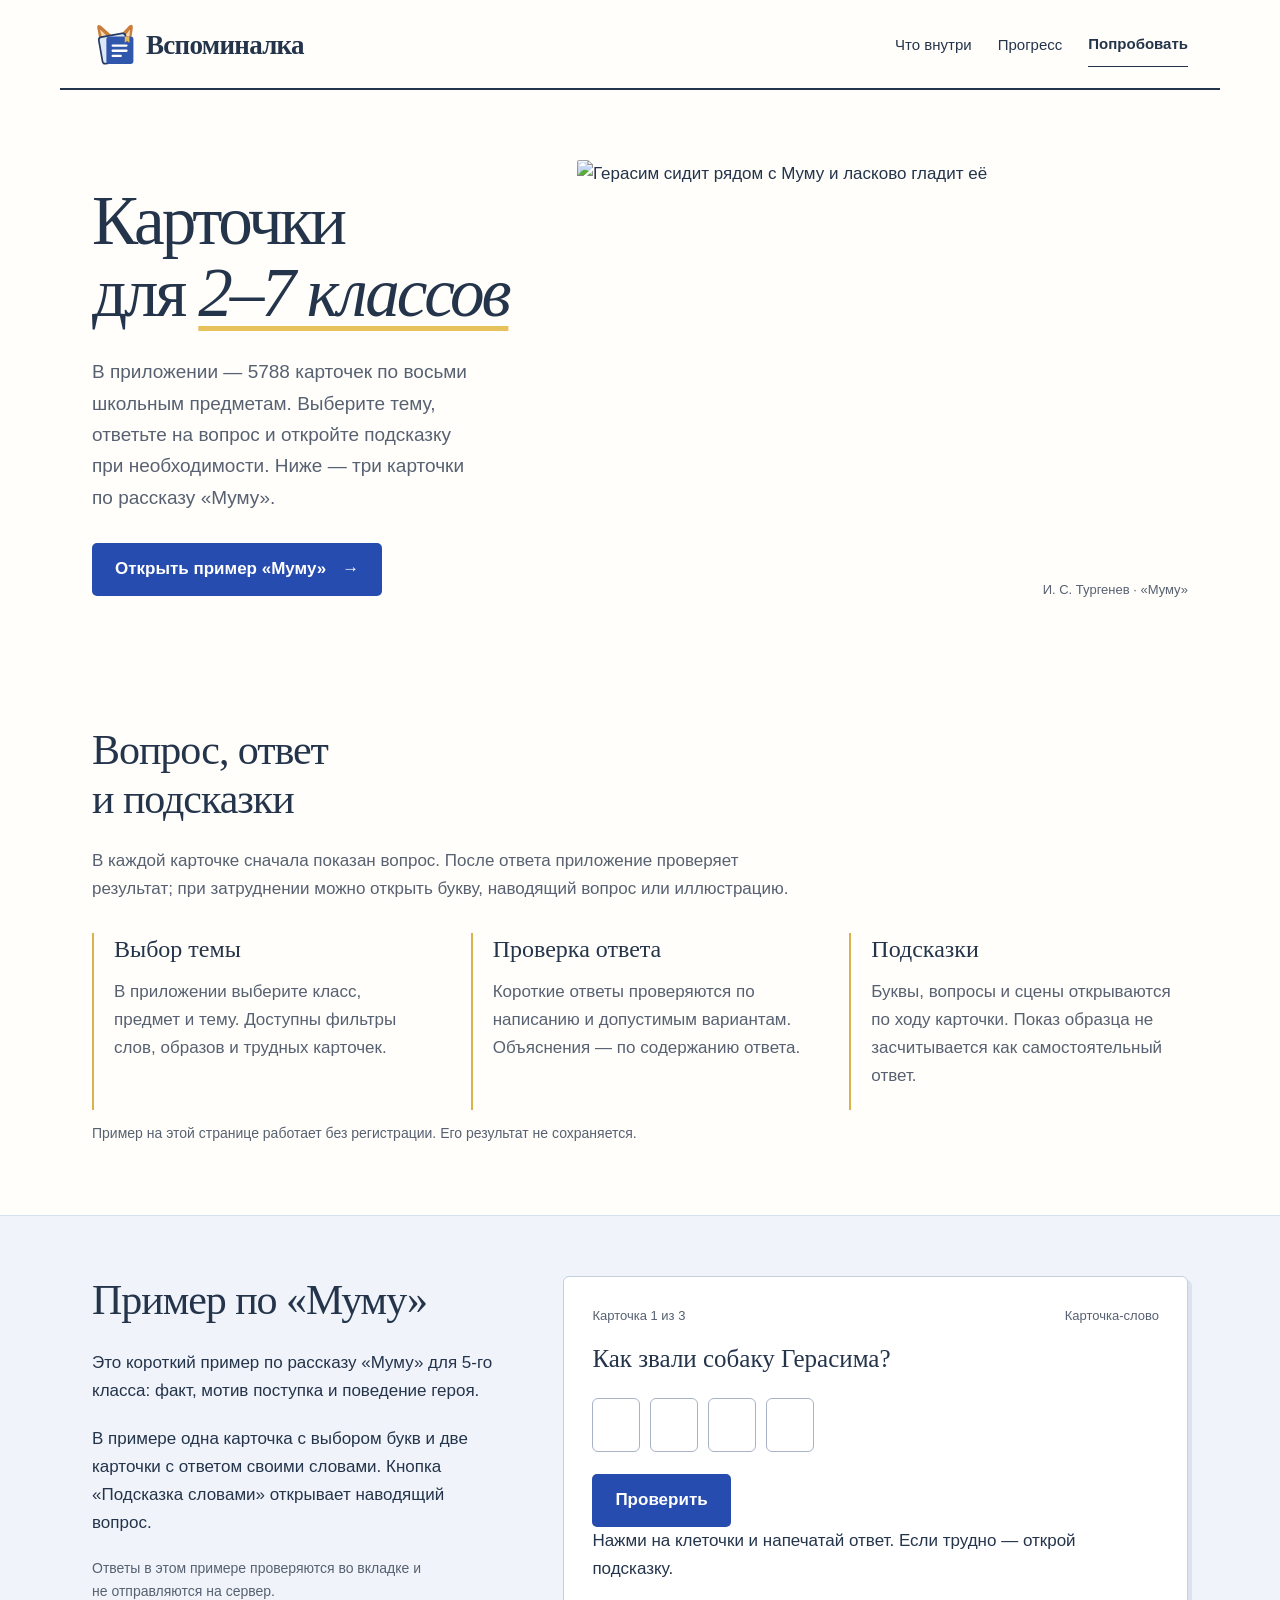
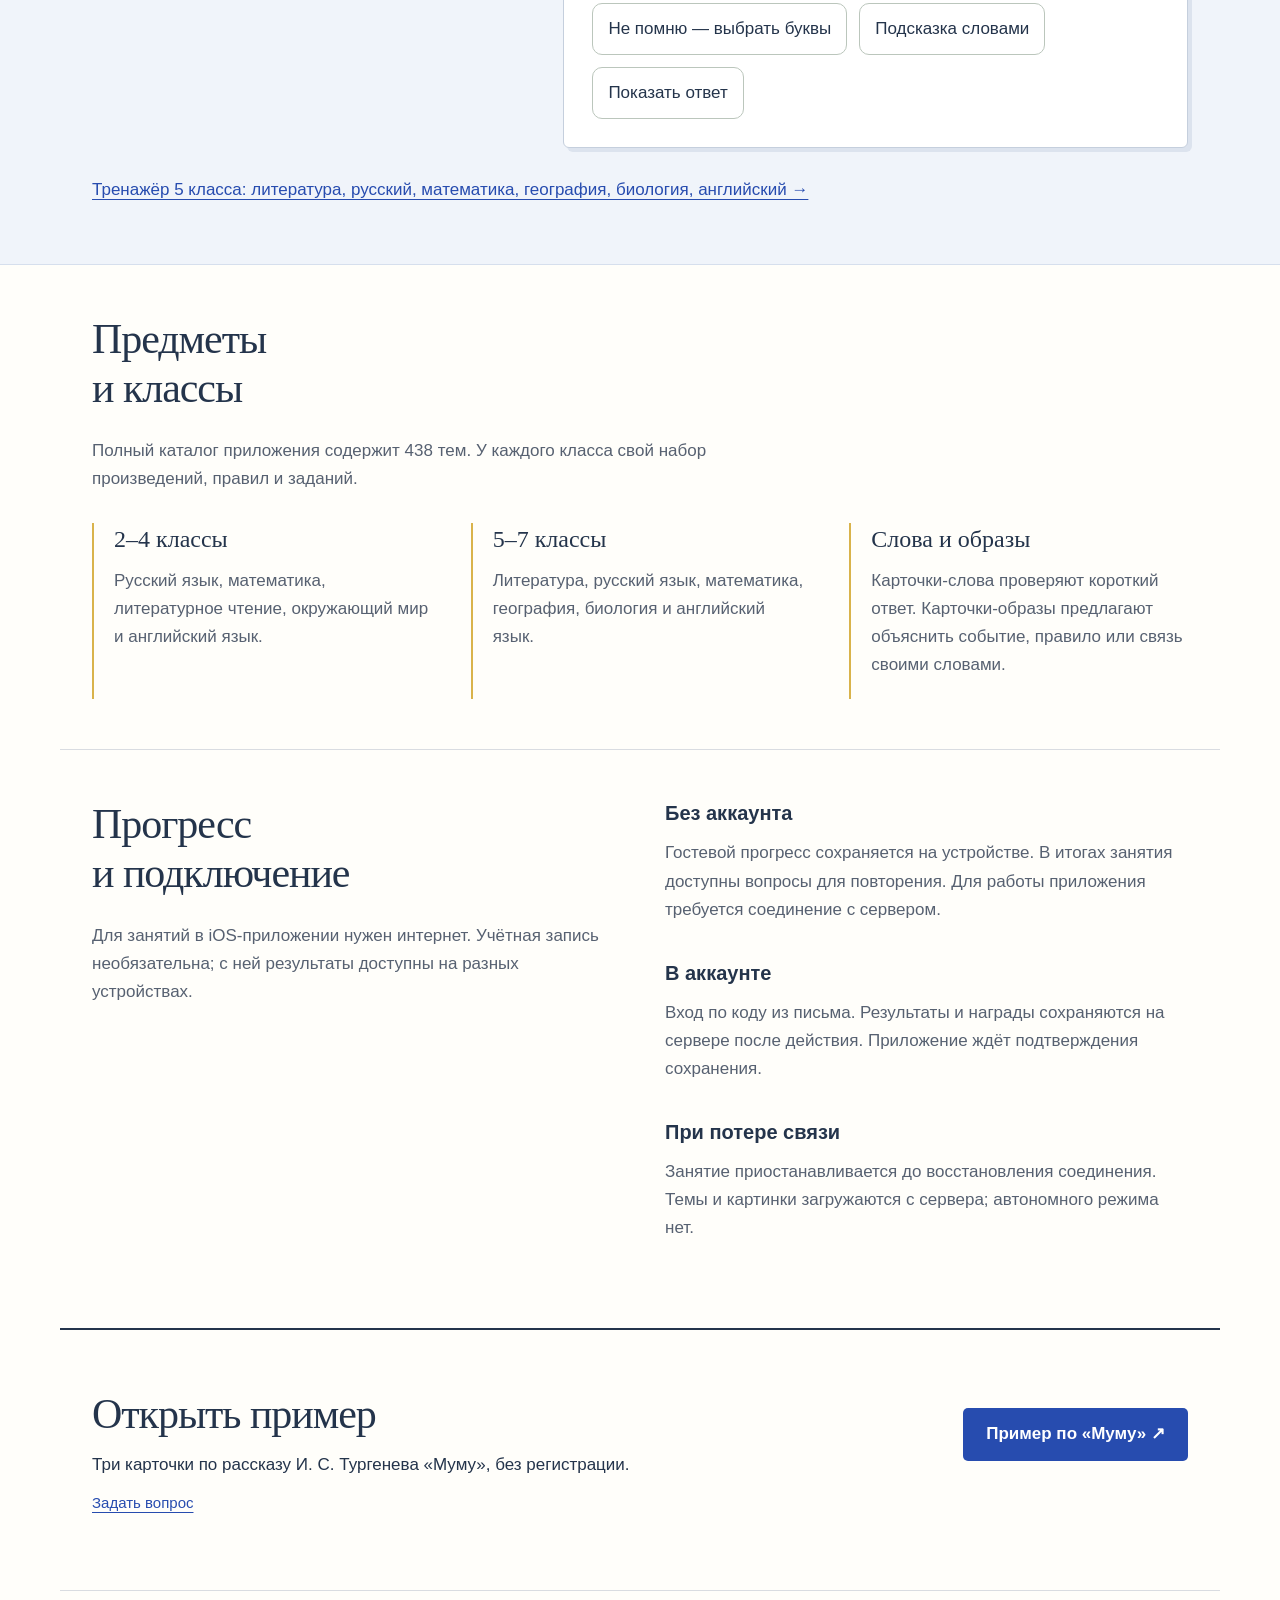
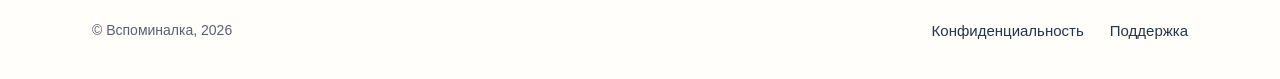
==== commit d9886a09: "Describe server-only iOS study and acknowledged progress" ====
--- a/index.html
+++ b/index.html
@@ -10,6 +10,6 @@
 <section class="wrap section" id="how"><div class="section-head"><h2>Вопрос, ответ<br>и подсказки</h2><p>В каждой карточке сначала показан вопрос. После ответа приложение проверяет результат; при затруднении можно открыть букву, наводящий вопрос или иллюстрацию.</p></div><div class="steps"><article><h3>Выбор темы</h3><p>В приложении выберите класс, предмет и тему. Доступны фильтры слов, образов и трудных карточек.</p></article><article><h3>Проверка ответа</h3><p>Короткие ответы проверяются по написанию и допустимым вариантам. Объяснения — по содержанию ответа.</p></article><article><h3>Подсказки</h3><p>Буквы, вопросы и сцены открываются по ходу карточки. Показ образца не засчитывается как самостоятельный ответ.</p></article></div><p class="note">Пример на этой странице работает без регистрации. Его результат не сохраняется.</p></section>
 <section class="demo-section" id="demo"><div class="wrap demo-layout"><div><h2>Пример по «Муму»</h2><p>Это короткий пример по рассказу «Муму» для 5-го класса: факт, мотив поступка и поведение героя.</p><p>В примере одна карточка с выбором букв и две карточки с ответом своими словами. Кнопка «Подсказка словами» открывает наводящий вопрос.</p><div class="demo-note">Ответы в этом примере проверяются во вкладке и не отправляются на сервер.</div></div><div class="demo-card" id="exercise"><noscript>Для интерактивного примера включите JavaScript. Ниже на странице можно прочитать описание приложения.</noscript></div></div><p class="wrap more-topics"><a href="trener/">Тренажёр 5 класса: литература, русский, математика, география, биология, английский →</a></p></section>
 <section class="wrap section" id="inside"><div class="section-head"><h2>Предметы<br>и классы</h2><p>Полный каталог приложения содержит 438 тем. У каждого класса свой набор произведений, правил и заданий.</p></div><div class="steps"><article><h3>2–4 классы</h3><p>Русский язык, математика, литературное чтение, окружающий мир и английский язык.</p></article><article><h3>5–7 классы</h3><p>Литература, русский язык, математика, география, биология и английский язык.</p></article><article><h3>Слова и образы</h3><p>Карточки-слова проверяют короткий ответ. Карточки-образы предлагают объяснить событие, правило или связь своими словами.</p></article></div></section>
-<section class="wrap section comfort" id="questions"><div><h2>Прогресс<br>и работа без сети</h2><p>Результаты сохраняются на устройстве. Учётная запись необязательна; с ней можно синхронизировать сохранённый прогресс между устройствами.</p></div><div class="comfort-list"><article><h3>На устройстве</h3><p>Приложение сохраняет изученные карточки, попытки и подсказки. В итогах занятия доступны вопросы для повторения.</p></article><article><h3>В аккаунте</h3><p>Вход по коду из письма. Синхронизация выполняется при входе и из экрана аккаунта; локальные и серверные результаты объединяются.</p></article><article><h3>Без сети</h3><p>Встроенные и сохранённые карточки доступны офлайн. Для первой загрузки картинки нужна сеть; скачанные иллюстрации остаются на устройстве.</p></article></div></section>
+<section class="wrap section comfort" id="questions"><div><h2>Прогресс<br>и подключение</h2><p>Для занятий в iOS-приложении нужен интернет. Учётная запись необязательна; с ней результаты доступны на разных устройствах.</p></div><div class="comfort-list"><article><h3>Без аккаунта</h3><p>Гостевой прогресс сохраняется на устройстве. В итогах занятия доступны вопросы для повторения. Для работы приложения требуется соединение с сервером.</p></article><article><h3>В аккаунте</h3><p>Вход по коду из письма. Результаты и награды сохраняются на сервере после действия. Приложение ждёт подтверждения сохранения.</p></article><article><h3>При потере связи</h3><p>Занятие приостанавливается до восстановления соединения. Темы и картинки загружаются с сервера; автономного режима нет.</p></article></div></section>
 <section class="closing wrap"><h2>Открыть пример</h2><p>Три карточки по рассказу И. С. Тургенева «Муму», без регистрации.</p><a class="button" href="#demo">Пример по «Муму» ↗</a><a class="contact" href="support.html">Задать вопрос</a></section>
 </main><footer class="wrap"><span>© Вспоминалка, 2026</span><nav aria-label="Информация"><a href="privacy.html">Конфиденциальность</a><a href="support.html">Поддержка</a></nav></footer></body></html>
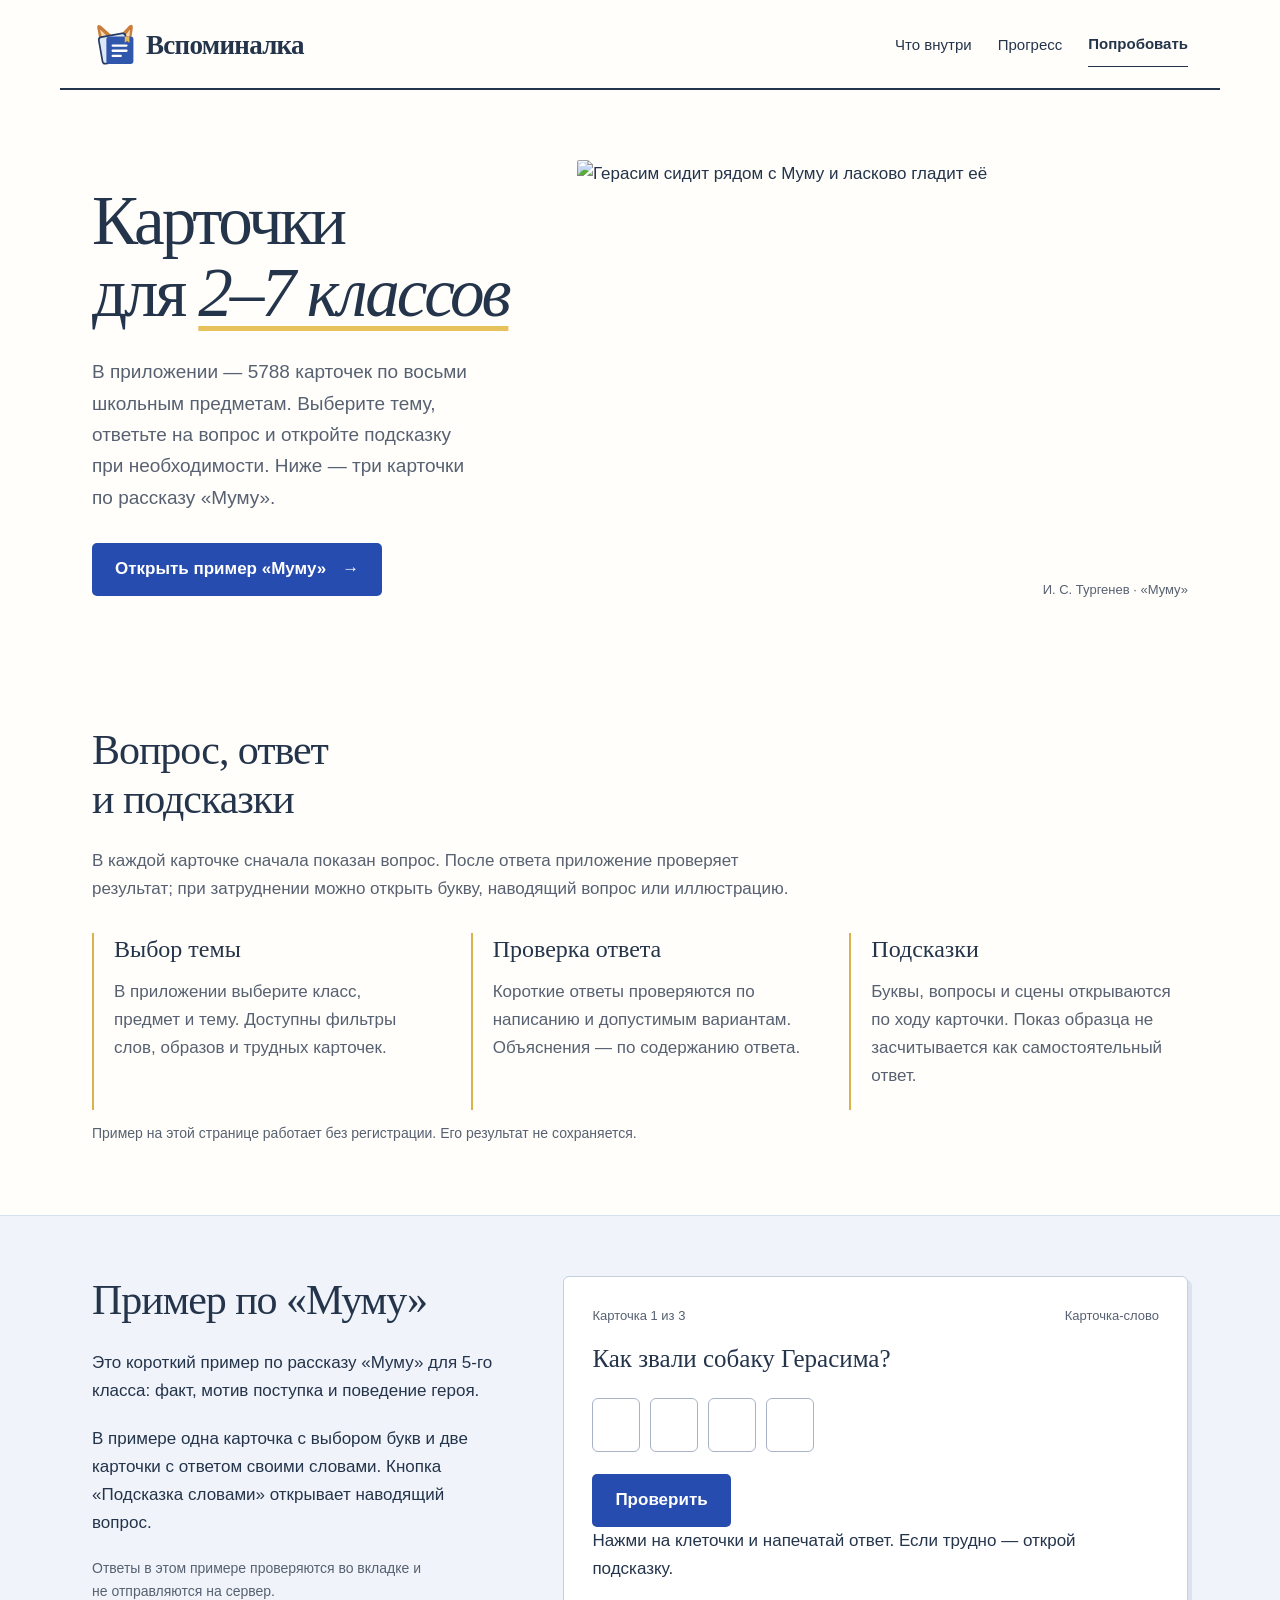
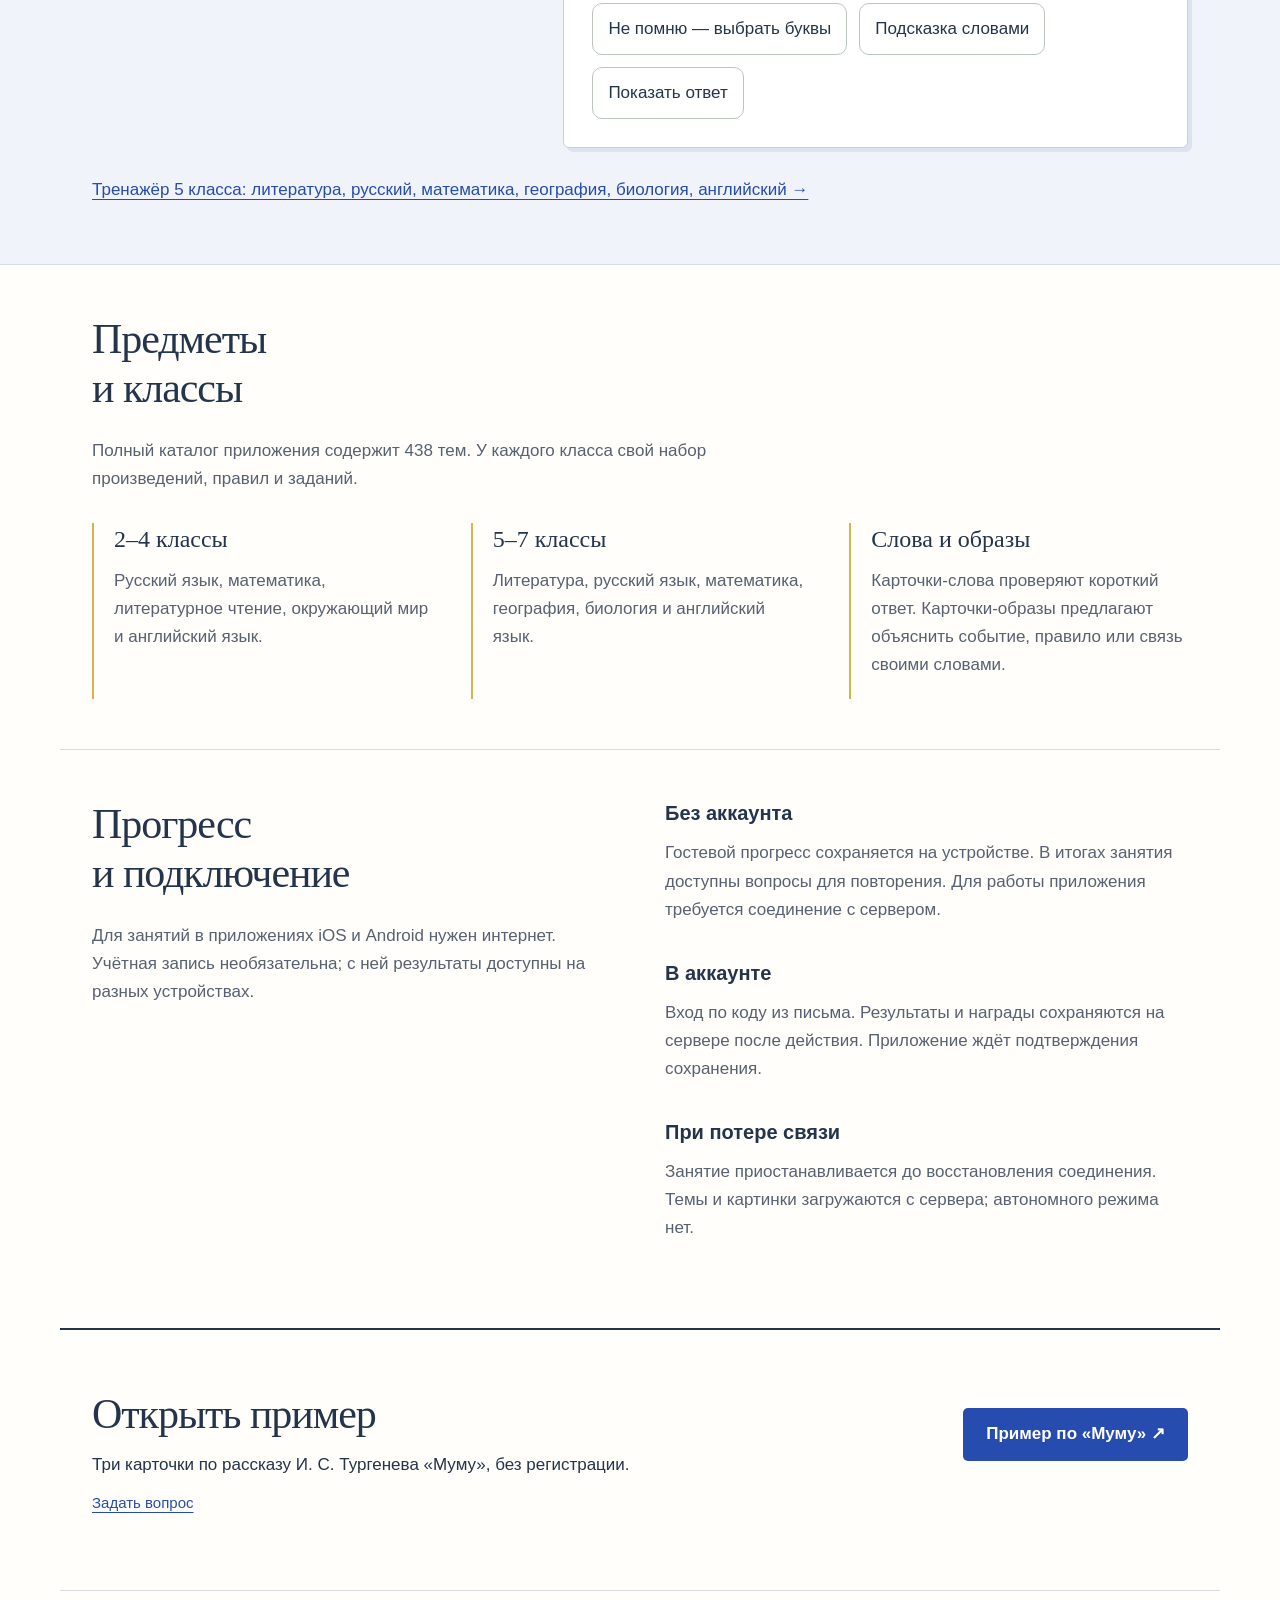
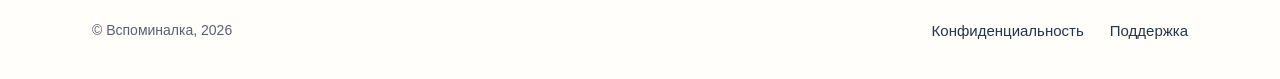
==== commit 7a5d5dad: "Describe Android online study and native account storage" ====
--- a/index.html
+++ b/index.html
@@ -10,6 +10,6 @@
 <section class="wrap section" id="how"><div class="section-head"><h2>Вопрос, ответ<br>и подсказки</h2><p>В каждой карточке сначала показан вопрос. После ответа приложение проверяет результат; при затруднении можно открыть букву, наводящий вопрос или иллюстрацию.</p></div><div class="steps"><article><h3>Выбор темы</h3><p>В приложении выберите класс, предмет и тему. Доступны фильтры слов, образов и трудных карточек.</p></article><article><h3>Проверка ответа</h3><p>Короткие ответы проверяются по написанию и допустимым вариантам. Объяснения — по содержанию ответа.</p></article><article><h3>Подсказки</h3><p>Буквы, вопросы и сцены открываются по ходу карточки. Показ образца не засчитывается как самостоятельный ответ.</p></article></div><p class="note">Пример на этой странице работает без регистрации. Его результат не сохраняется.</p></section>
 <section class="demo-section" id="demo"><div class="wrap demo-layout"><div><h2>Пример по «Муму»</h2><p>Это короткий пример по рассказу «Муму» для 5-го класса: факт, мотив поступка и поведение героя.</p><p>В примере одна карточка с выбором букв и две карточки с ответом своими словами. Кнопка «Подсказка словами» открывает наводящий вопрос.</p><div class="demo-note">Ответы в этом примере проверяются во вкладке и не отправляются на сервер.</div></div><div class="demo-card" id="exercise"><noscript>Для интерактивного примера включите JavaScript. Ниже на странице можно прочитать описание приложения.</noscript></div></div><p class="wrap more-topics"><a href="trener/">Тренажёр 5 класса: литература, русский, математика, география, биология, английский →</a></p></section>
 <section class="wrap section" id="inside"><div class="section-head"><h2>Предметы<br>и классы</h2><p>Полный каталог приложения содержит 438 тем. У каждого класса свой набор произведений, правил и заданий.</p></div><div class="steps"><article><h3>2–4 классы</h3><p>Русский язык, математика, литературное чтение, окружающий мир и английский язык.</p></article><article><h3>5–7 классы</h3><p>Литература, русский язык, математика, география, биология и английский язык.</p></article><article><h3>Слова и образы</h3><p>Карточки-слова проверяют короткий ответ. Карточки-образы предлагают объяснить событие, правило или связь своими словами.</p></article></div></section>
-<section class="wrap section comfort" id="questions"><div><h2>Прогресс<br>и подключение</h2><p>Для занятий в iOS-приложении нужен интернет. Учётная запись необязательна; с ней результаты доступны на разных устройствах.</p></div><div class="comfort-list"><article><h3>Без аккаунта</h3><p>Гостевой прогресс сохраняется на устройстве. В итогах занятия доступны вопросы для повторения. Для работы приложения требуется соединение с сервером.</p></article><article><h3>В аккаунте</h3><p>Вход по коду из письма. Результаты и награды сохраняются на сервере после действия. Приложение ждёт подтверждения сохранения.</p></article><article><h3>При потере связи</h3><p>Занятие приостанавливается до восстановления соединения. Темы и картинки загружаются с сервера; автономного режима нет.</p></article></div></section>
+<section class="wrap section comfort" id="questions"><div><h2>Прогресс<br>и подключение</h2><p>Для занятий в приложениях iOS и Android нужен интернет. Учётная запись необязательна; с ней результаты доступны на разных устройствах.</p></div><div class="comfort-list"><article><h3>Без аккаунта</h3><p>Гостевой прогресс сохраняется на устройстве. В итогах занятия доступны вопросы для повторения. Для работы приложения требуется соединение с сервером.</p></article><article><h3>В аккаунте</h3><p>Вход по коду из письма. Результаты и награды сохраняются на сервере после действия. Приложение ждёт подтверждения сохранения.</p></article><article><h3>При потере связи</h3><p>Занятие приостанавливается до восстановления соединения. Темы и картинки загружаются с сервера; автономного режима нет.</p></article></div></section>
 <section class="closing wrap"><h2>Открыть пример</h2><p>Три карточки по рассказу И. С. Тургенева «Муму», без регистрации.</p><a class="button" href="#demo">Пример по «Муму» ↗</a><a class="contact" href="support.html">Задать вопрос</a></section>
 </main><footer class="wrap"><span>© Вспоминалка, 2026</span><nav aria-label="Информация"><a href="privacy.html">Конфиденциальность</a><a href="support.html">Поддержка</a></nav></footer></body></html>
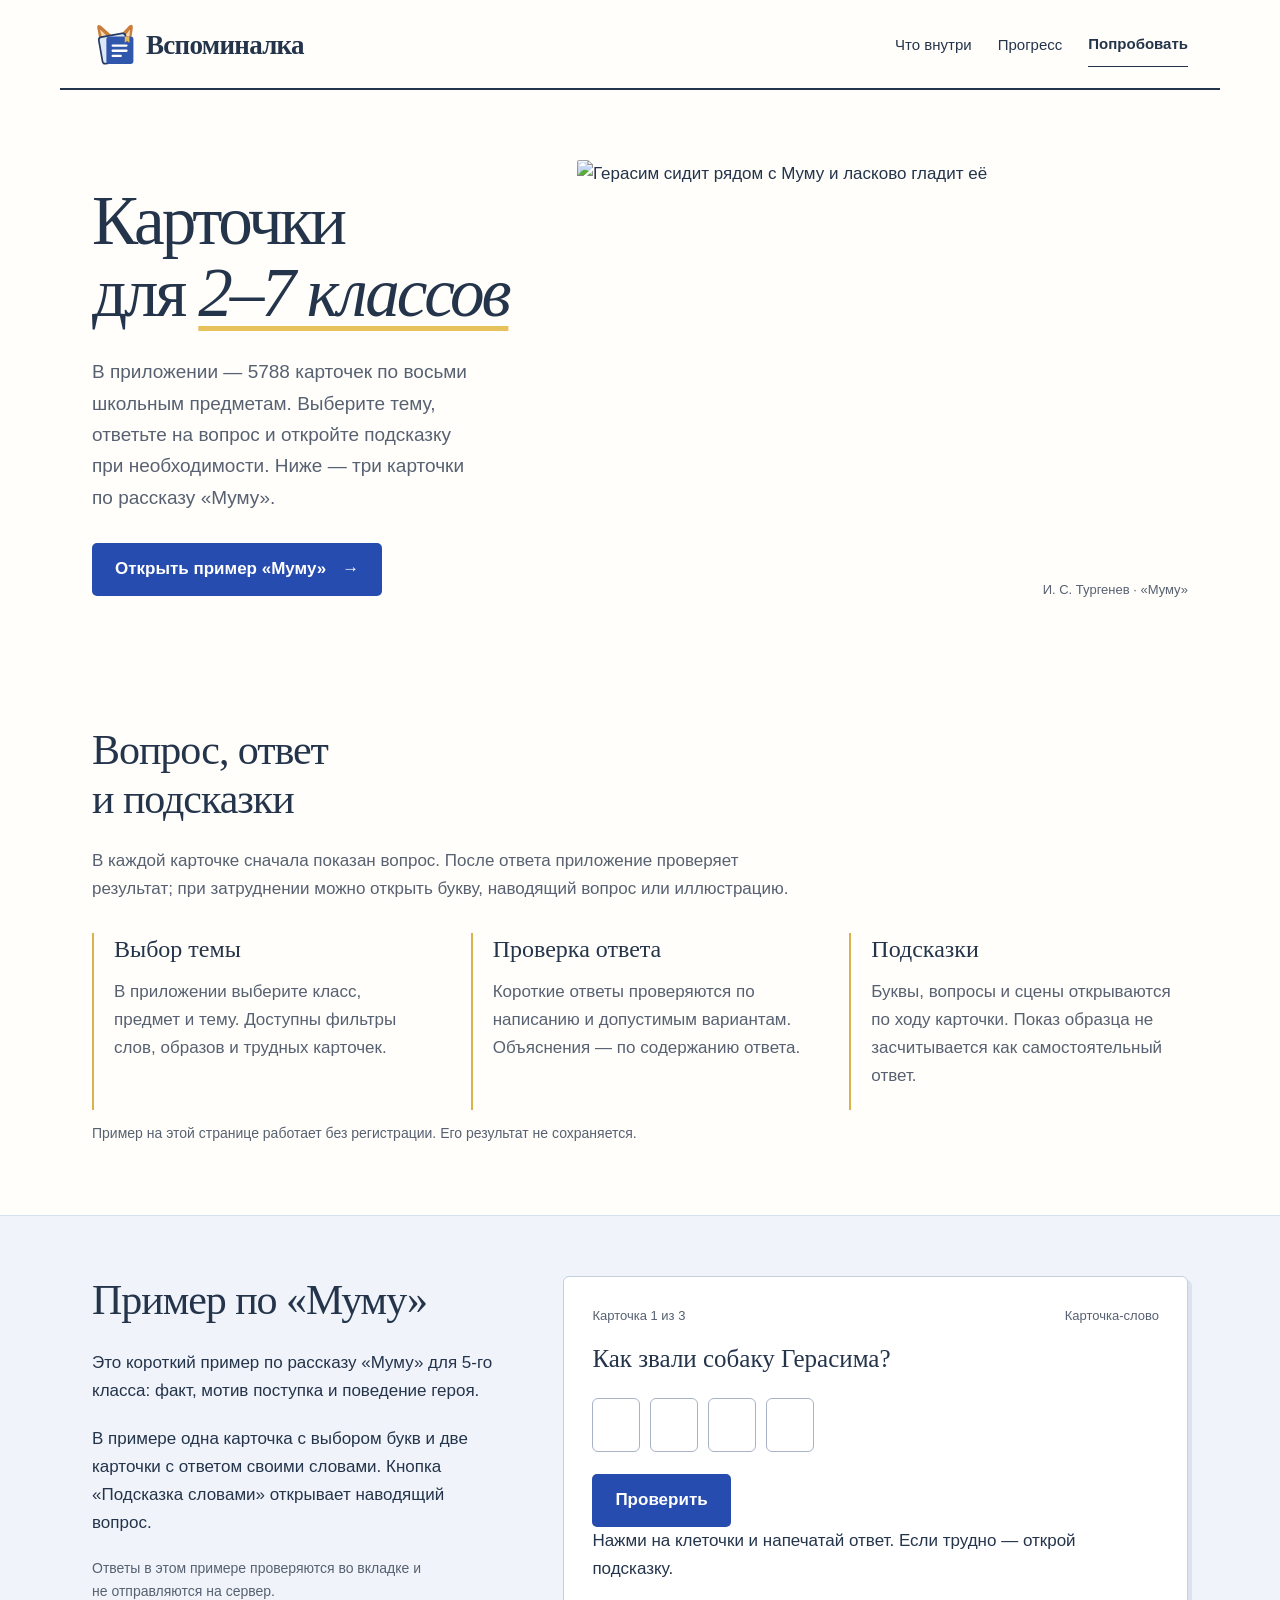
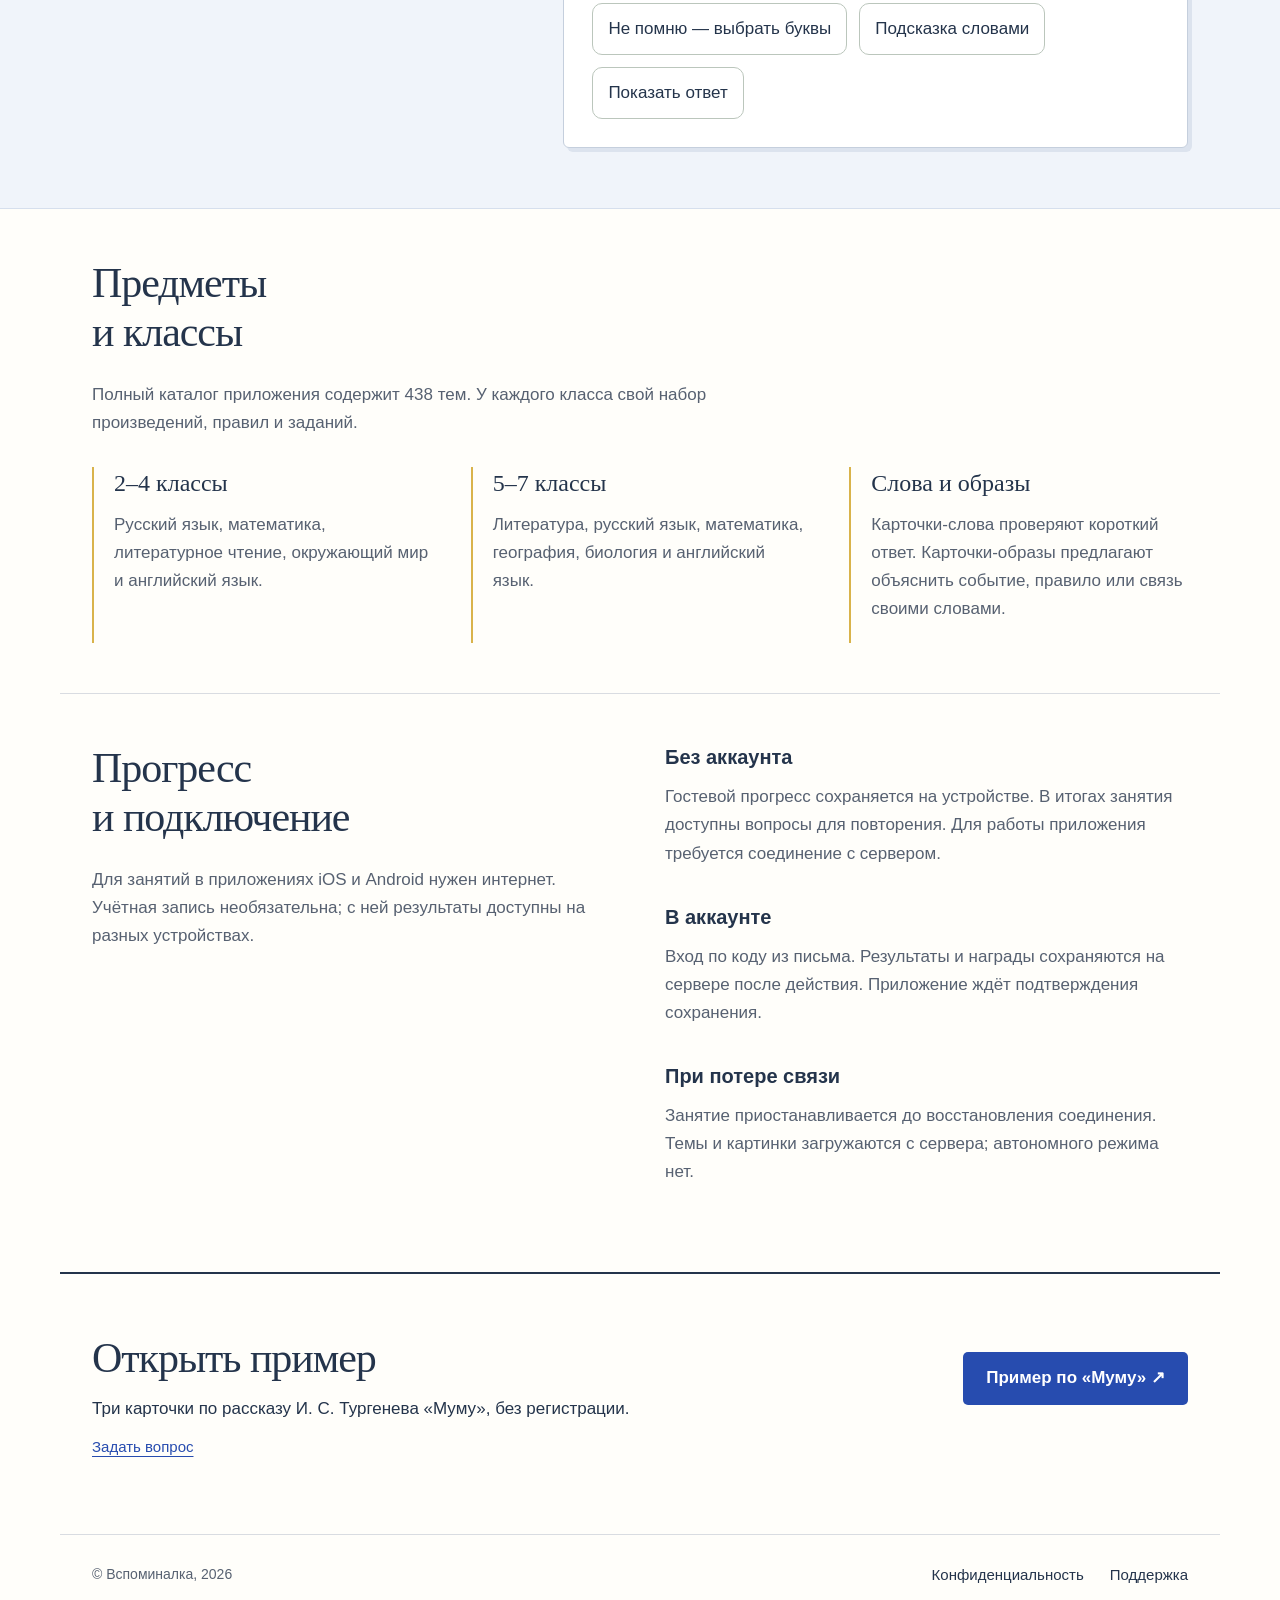
==== commit c8088b96: "Remove the full browser trainer from the site" ====
--- a/index.html
+++ b/index.html
@@ -1,14 +1,14 @@
 <!doctype html>
 <html lang="ru"><head><meta charset="utf-8"><meta name="viewport" content="width=device-width,initial-scale=1">
 <title>Вспоминалка — карточки для 2–7 классов</title>
-<meta name="description" content="Приложение с 5788 карточками по восьми предметам для 2–7 классов. На сайте — пример по «Муму» и тренажёр 5 класса.">
+<meta name="description" content="Приложение с 5788 карточками по восьми предметам для 2–7 классов. На сайте — пример по «Муму».">
 <meta property="og:title" content="Вспоминалка — школьные карточки"><meta property="og:description" content="Карточки по предметам и классам, проверка ответов, подсказки и сохранение результатов."><meta property="og:image" data-storage-src="assets/mumu-friend.png" content="https://cards.artial.dev/api/v1/files/illustrations/web-v1/assets/mumu-friend.png"><meta name="theme-color" content="#f6f3ec">
 <link rel="stylesheet" href="landing.css?v=7"><script src="demo-engine.js?v=3" defer></script><script src="media.js?v=1" defer></script><script src="demo.js?v=7" defer></script></head><body>
 <header class="nav wrap"><a class="brand" href="/" aria-label="Вспоминалка — главная"><img class="brand-mark" src="assets/logo-umnik.svg" alt="" width="46" height="46">Вспоминалка</a><nav aria-label="Основная навигация"><a href="#inside">Что внутри</a><a href="#questions">Прогресс</a><a class="button small" href="#demo">Попробовать</a></nav></header>
 <main>
 <section class="hero wrap"><div class="hero-copy"><h1>Карточки<br>для <em>2–7 классов</em></h1><p class="lead">В приложении — 5788 карточек по восьми школьным предметам. Выберите тему, ответьте на вопрос и откройте подсказку при необходимости. Ниже — три карточки по рассказу «Муму».</p><a class="button" href="#demo">Открыть пример «Муму» <span aria-hidden="true">→</span></a></div><figure class="hero-art"><img data-storage-src="assets/mumu-friend.png" src="https://cards.artial.dev/api/v1/files/illustrations/web-v1/assets/mumu-friend.png" alt="Герасим сидит рядом с Муму и ласково гладит её" width="1536" height="1024" fetchpriority="high"><figcaption><span>И. С. Тургенев · «Муму»</span></figcaption></figure></section>
 <section class="wrap section" id="how"><div class="section-head"><h2>Вопрос, ответ<br>и подсказки</h2><p>В каждой карточке сначала показан вопрос. После ответа приложение проверяет результат; при затруднении можно открыть букву, наводящий вопрос или иллюстрацию.</p></div><div class="steps"><article><h3>Выбор темы</h3><p>В приложении выберите класс, предмет и тему. Доступны фильтры слов, образов и трудных карточек.</p></article><article><h3>Проверка ответа</h3><p>Короткие ответы проверяются по написанию и допустимым вариантам. Объяснения — по содержанию ответа.</p></article><article><h3>Подсказки</h3><p>Буквы, вопросы и сцены открываются по ходу карточки. Показ образца не засчитывается как самостоятельный ответ.</p></article></div><p class="note">Пример на этой странице работает без регистрации. Его результат не сохраняется.</p></section>
-<section class="demo-section" id="demo"><div class="wrap demo-layout"><div><h2>Пример по «Муму»</h2><p>Это короткий пример по рассказу «Муму» для 5-го класса: факт, мотив поступка и поведение героя.</p><p>В примере одна карточка с выбором букв и две карточки с ответом своими словами. Кнопка «Подсказка словами» открывает наводящий вопрос.</p><div class="demo-note">Ответы в этом примере проверяются во вкладке и не отправляются на сервер.</div></div><div class="demo-card" id="exercise"><noscript>Для интерактивного примера включите JavaScript. Ниже на странице можно прочитать описание приложения.</noscript></div></div><p class="wrap more-topics"><a href="trener/">Тренажёр 5 класса: литература, русский, математика, география, биология, английский →</a></p></section>
+<section class="demo-section" id="demo"><div class="wrap demo-layout"><div><h2>Пример по «Муму»</h2><p>Это короткий пример по рассказу «Муму» для 5-го класса: факт, мотив поступка и поведение героя.</p><p>В примере одна карточка с выбором букв и две карточки с ответом своими словами. Кнопка «Подсказка словами» открывает наводящий вопрос.</p><div class="demo-note">Ответы в этом примере проверяются во вкладке и не отправляются на сервер.</div></div><div class="demo-card" id="exercise"><noscript>Для интерактивного примера включите JavaScript. Ниже на странице можно прочитать описание приложения.</noscript></div></div></section>
 <section class="wrap section" id="inside"><div class="section-head"><h2>Предметы<br>и классы</h2><p>Полный каталог приложения содержит 438 тем. У каждого класса свой набор произведений, правил и заданий.</p></div><div class="steps"><article><h3>2–4 классы</h3><p>Русский язык, математика, литературное чтение, окружающий мир и английский язык.</p></article><article><h3>5–7 классы</h3><p>Литература, русский язык, математика, география, биология и английский язык.</p></article><article><h3>Слова и образы</h3><p>Карточки-слова проверяют короткий ответ. Карточки-образы предлагают объяснить событие, правило или связь своими словами.</p></article></div></section>
 <section class="wrap section comfort" id="questions"><div><h2>Прогресс<br>и подключение</h2><p>Для занятий в приложениях iOS и Android нужен интернет. Учётная запись необязательна; с ней результаты доступны на разных устройствах.</p></div><div class="comfort-list"><article><h3>Без аккаунта</h3><p>Гостевой прогресс сохраняется на устройстве. В итогах занятия доступны вопросы для повторения. Для работы приложения требуется соединение с сервером.</p></article><article><h3>В аккаунте</h3><p>Вход по коду из письма. Результаты и награды сохраняются на сервере после действия. Приложение ждёт подтверждения сохранения.</p></article><article><h3>При потере связи</h3><p>Занятие приостанавливается до восстановления соединения. Темы и картинки загружаются с сервера; автономного режима нет.</p></article></div></section>
 <section class="closing wrap"><h2>Открыть пример</h2><p>Три карточки по рассказу И. С. Тургенева «Муму», без регистрации.</p><a class="button" href="#demo">Пример по «Муму» ↗</a><a class="contact" href="support.html">Задать вопрос</a></section>
--- a/landing.css
+++ b/landing.css
@@ -45,5 +45,4 @@
 
 #exercise input.slot-input{width:48px;height:54px;min-width:0;padding:0;text-align:center;font:600 26px Georgia,serif;text-transform:uppercase;border:1px solid #a8b3c5;border-radius:6px;background:#fff;color:#23334a}#exercise input.slot-input:focus{outline:3px solid #3157ad;outline-offset:2px}
 
-.more-topics{margin-top:28px;font-size:17px}
 .feedback.ask{color:var(--ink)}.feedback .said{display:block;margin-top:6px;font-size:14px;color:var(--muted)}
